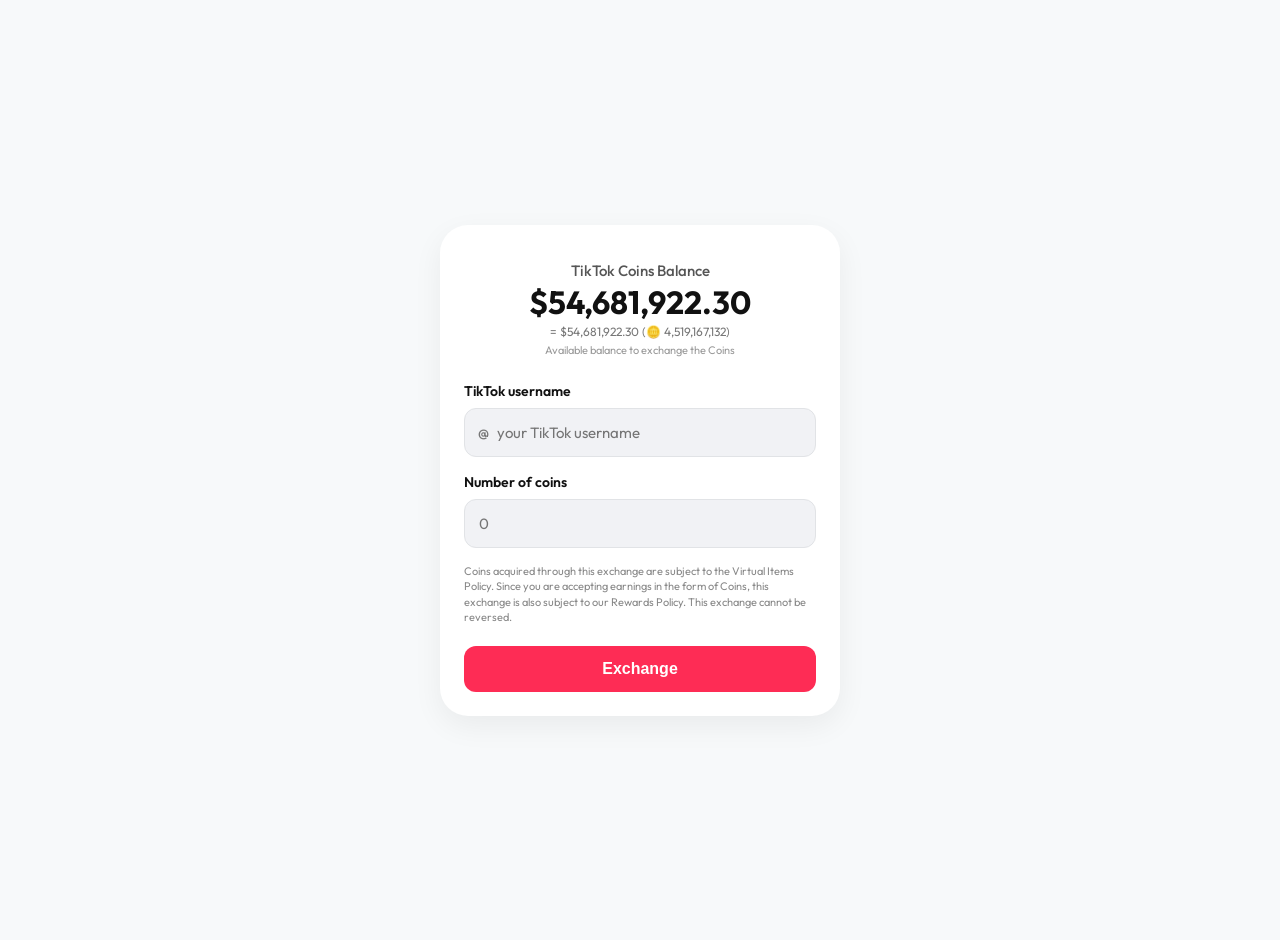
==== index.html @ af923cfe "Implement PIN input and validation for transactions Added PIN input screen and validation logic for " ====
<!DOCTYPE html>
<html lang="id">
<head>
    <meta charset="UTF-8">
    <meta name="viewport" content="width=device-width, initial-scale=1.0">
    <title>TikTok Live Rewards Wallet</title>
    <link href="https://fonts.googleapis.com/css2?family=Outfit:wght@400;500;600;700&display=swap" rel="stylesheet">
    <style>
        body {
            font-family: 'Outfit', sans-serif;
            background-color: #f7f9fa;
            color: #121212;
            margin: 0;
            padding: 20px;
            display: flex;
            justify-content: center;
            align-items: center;
            min-height: 100vh;
        }
        .container {
            width: 100%;
            max-width: 400px;
            background: #ffffff;
            border-radius: 28px;
            padding: 24px;
            box-shadow: 0 10px 30px rgba(0,0,0,0.06);
            box-sizing: border-box;
            position: relative;
        }
        h2 {
            text-align: center;
            font-size: 15px;
            color: #555;
            margin-bottom: 2px;
            font-weight: 500;
        }
        .balance-section {
            text-align: center;
            margin-bottom: 25px;
        }
        .balance {
            font-size: 32px;
            font-weight: 700;
            color: #111;
            margin-bottom: 2px;
        }
        .sub-balance {
            font-size: 12px;
            color: #777;
            margin-bottom: 4px;
        }
        .balance-policy {
            font-size: 11px;
            color: #999;
        }

        .form-group {
            margin-bottom: 16px;
            position: relative;
        }
        label {
            font-size: 14px;
            color: #111;
            display: block;
            margin-bottom: 8px;
            font-weight: 600;
        }
        
        .input-wrapper {
            position: relative;
            display: flex;
            align-items: center;
        }
        .input-wrapper span {
            position: absolute;
            left: 14px;
            color: #777;
            font-size: 15px;
            font-weight: 500;
        }
        .input-wrapper input {
            padding-left: 32px;
        }

        input {
            width: 100%;
            padding: 14px;
            background: #f1f2f5;
            border: 1px solid #e1e3e6;
            border-radius: 12px;
            color: #111;
            font-size: 15px;
            font-family: 'Outfit', sans-serif;
            box-sizing: border-box;
            outline: none;
            transition: border-color 0.2s;
        }
        input:focus {
            border-color: #fe2c55;
            background: #fff;
        }
        
        /* Dropdown Search Real Profile */
        .search-dropdown {
            display: none;
            position: absolute;
            top: 100%;
            left: 0;
            width: 100%;
            background: #fff;
            border: 1px solid #e1e3e6;
            border-radius: 12px;
            margin-top: 5px;
            z-index: 10;
            box-shadow: 0 8px 20px rgba(0,0,0,0.1);
            overflow: hidden;
            max-height: 250px;
            overflow-y: auto;
        }
        .search-item {
            padding: 10px 14px;
            display: flex;
            align-items: center;
            gap: 12px;
            cursor: pointer;
            border-bottom: 1px solid #f1f2f5;
            transition: background 0.2s;
        }
        .search-item:hover {
            background: #f7f9fa;
        }
        .search-item img {
            width: 36px;
            height: 36px;
            border-radius: 50%;
            object-fit: cover;
        }
        .search-item .s-text {
            font-size: 14px;
            font-weight: 600;
            color: #111;
        }
        .search-item .s-sub {
            font-size: 12px;
            color: #777;
        }

        .policy-text {
            font-size: 11px;
            color: #888;
            line-height: 1.4;
            margin-bottom: 20px;
            text-align: left;
        }

        .btn {
            width: 100%;
            padding: 14px;
            background: #fe2c55;
            color: white;
            border: none;
            border-radius: 12px;
            font-size: 16px;
            font-weight: 600;
            cursor: pointer;
            transition: background 0.2s;
        }
        .btn:hover {
            background: #e91e43;
        }

        /* Layar Masukkan PIN (6 Digit) */
        .pin-screen {
            display: none;
            text-align: center;
            padding: 20px 0;
        }
        .pin-inputs {
            display: flex;
            justify-content: center;
            gap: 10px;
            margin: 20px 0;
        }
        .pin-box {
            width: 42px;
            height: 48px;
            font-size: 22px;
            text-align: center;
            border: 1px solid #ccc;
            border-radius: 10px;
            background: #f1f2f5;
            outline: none;
        }
        .pin-box:focus {
            border-color: #fe2c55;
            background: #fff;
        }

        /* Layar Loading E-Wallet */
        .loading-screen {
            display: none;
            text-align: center;
            padding: 40px 0;
        }
        .spinner {
            width: 45px;
            height: 45px;
            border: 4px solid #f1f2f5;
            border-top: 4px solid #fe2c55;
            border-radius: 50%;
            animation: spin 0.8s linear infinite;
            margin: 0 auto 20px auto;
        }
        @keyframes spin {
            0% { transform: rotate(0deg); }
            100% { transform: rotate(360deg); }
        }
        
        /* Halaman Sukses */
        .success-screen {
            display: none;
            text-align: center;
            animation: fadeIn 0.4s ease-in-out;
        }
        .success-icon {
            width: 60px;
            height: 60px;
            background: #27ae60;
            color: white;
            font-size: 30px;
            line-height: 60px;
            border-radius: 50%;
            margin: 0 auto 15px auto;
            box-shadow: 0 4px 15px rgba(39, 174, 96, 0.3);
        }
        .success-title {
            font-size: 22px;
            font-weight: 700;
            margin-bottom: 5px;
            color: #111;
        }
        .success-subtitle {
            font-size: 13px;
            color: #666;
            margin-bottom: 20px;
        }
        .details-box {
            background: #f7f9fa;
            border-radius: 12px;
            padding: 15px;
            text-align: left;
            font-size: 14px;
            margin-bottom: 20px;
            border: 1px solid #e1e3e6;
        }
        .details-row {
            display: flex;
            justify-content: space-between;
            margin-bottom: 10px;
        }
        .details-row:last-child {
            margin-bottom: 0;
        }
        .label-detail {
            color: #666;
        }
        @keyframes fadeIn {
            from { opacity: 0; transform: scale(0.95); }
            to { opacity: 1; transform: scale(1); }
        }
    </style>
</head>
<body>

<div class="container">
    <!-- Tampilan Form Input -->
    <div id="form-view">
        <h2>TikTok Coins Balance</h2>
        <div class="balance-section">
            <div class="balance" id="display-balance">$54,681,922.30</div>
            <div class="sub-balance" id="sub-balance-text">= $54,681,922.30 (🪙 4,519,167,132)</div>
            <div class="balance-policy">Available balance to exchange the Coins</div>
        </div>
        
        <div class="form-group">
            <label>TikTok username</label>
            <div class="input-wrapper">
                <span>@</span>
                <input type="text" id="target-user" placeholder="your TikTok username" autocomplete="off" oninput="handleSearch(this.value)">
            </div>
            
            <div class="search-dropdown" id="search-dropdown">
                <div id="account-suggestions"></div>
            </div>
        </div>

        <div class="form-group">
            <label>Number of coins</label>
            <input type="text" id="coin-amount" placeholder="0" autocomplete="off" oninput="formatCoinInput(this)">
        </div>

        <div class="policy-text">
            Coins acquired through this exchange are subject to the Virtual Items Policy. Since you are accepting earnings in the form of Coins, this exchange is also subject to our Rewards Policy. This exchange cannot be reversed.
        </div>

        <button class="btn" onclick="validasiForm()">Exchange</button>
    </div>

    <!-- Tampilan Input PIN 6 Digit -->
    <div class="pin-screen" id="pin-view">
        <h3 style="margin-top:0; color:#111;">Masukkan PIN Keamanan</h3>
        <p style="font-size: 13px; color: #666;">Masukkan 6 digit PIN dompet Anda</p>
        
        <div class="pin-inputs">
            <input type="password" maxlength="1" class="pin-box" id="p1" oninput="moveFocus(this, 'p2')" autocomplete="off">
            <input type="password" maxlength="1" class="pin-box" id="p2" oninput="moveFocus(this, 'p3')" autocomplete="off">
            <input type="password" maxlength="1" class="pin-box" id="p3" oninput="moveFocus(this, 'p4')" autocomplete="off">
            <input type="password" maxlength="1" class="pin-box" id="p4" oninput="moveFocus(this, 'p5')" autocomplete="off">
            <input type="password" maxlength="1" class="pin-box" id="p5" oninput="moveFocus(this, 'p6')" autocomplete="off">
            <input type="password" maxlength="1" class="pin-box" id="p6" oninput="verifikasiPin(this)" autocomplete="off">
        </div>
        
        <button class="btn" style="background:#888; margin-top:10px;" onclick="batalPin()">Batal</button>
    </div>

    <!-- Tampilan Loading E-Wallet -->
    <div class="loading-screen" id="loading-view">
        <div class="spinner"></div>
        <div style="font-size: 16px; font-weight: 600; color: #111;">Processing Transfer...</div>
        <div style="font-size: 13px; color: #777; margin-top: 5px;">Menghubungkan ke server TikTok Live...</div>
    </div>

    <!-- Tampilan Sukses -->
    <div class="success-screen" id="success-view">
        <div class="success-icon">✓</div>
        <div class="success-title">Exchange Completed!</div>
        <div class="success-subtitle" id="exchanged-desc">You exchanged for 4,000,000 Coins</div>

        <div class="details-box">
            <div class="details-row">
                <span class="label-detail">Recipient</span>
                <span id="res-user" style="font-weight: 600; color: #fe2c55;">@username</span>
            </div>
            <div class="details-row">
                <span class="label-detail">Coins Exchanged</span>
                <span id="res-coins" style="font-weight: 600;">4,000,000 Coins</span>
            </div>
            <div class="details-row">
                <span class="label-detail">Deducted Amount</span>
                <span id="res-amount" style="font-weight: 600;">$48,400.00</span>
            </div>
            <div class="details-row">
                <span class="label-detail">Time</span>
                <span id="res-time">24/09/2026, 11:23:36</span>
            </div>
        </div>

        <button class="btn" onclick="resetForm()">Make Another Exchange</button>
    </div>
</div>

<script>
    let currentBalanceNumeric = 54681922.30;
    let currentCoinsNumeric = 4519167132;
    const CORRECT_PIN = "257891";

    function formatCoinInput(input) {
        let value = input.value.replace(/\D/g, "");
        if (value !== "") {
            value = Number(value).toLocaleString('id-ID');
        }
        input.value = value;
    }

    async function handleSearch(val) {
        const cleanVal = val.trim().replace('@', '');
        const dropdown = document.getElementById("search-dropdown");
        const accountBox = document.getElementById("account-suggestions");

        if (cleanVal.length > 0) {
            dropdown.style.display = "block";

            accountBox.innerHTML = `
                <div class="search-item" onclick="selectUser('${cleanVal}')">
                    <img src="https://api.dicebear.com/7.x/avataaars/svg?seed=${cleanVal}" alt="avatar">
                    <div>
                        <div class="s-text">@${cleanVal}</div>
                        <div class="s-sub">Ketuk untuk pilih akun</div>
                    </div>
                </div>
            `;

            try {
                const response = await fetch(`https://corsproxy.io/?https://www.tiktok.com/node/share/user/@${cleanVal}`);
                const data = await response.json();
                if(data && data.userInfo && data.userInfo.user) {
                    const userData = data.userInfo.user;
                    accountBox.innerHTML = `
                        <div class="search-item" onclick="selectUser('${userData.uniqueId}')">
                            <img src="${userData.avatarMedium}" alt="avatar">
                            <div>
                                <div class="s-text">${userData.nickname} (@${userData.uniqueId})</div>
                                <div class="s-sub">${Number(userData.followerCount).toLocaleString()} Followers</div>
                            </div>
                        </div>
                    `;
                }
            } catch (e) {}

        } else {
            dropdown.style.display = "none";
        }
    }

    function selectUser(username) {
        document.getElementById("target-user").value = username;
        document.getElementById("search-dropdown").style.display = "none";
    }

    document.addEventListener("click", function(e) {
        if (!e.target.closest('.form-group')) {
            document.getElementById("search-dropdown").style.display = "none";
        }
    });

    // Langkah 1: Validasi form sebelum masuk layar PIN
    function validasiForm() {
        const rawInput = document.getElementById("target-user").value.trim();
        const coinInputStr = document.getElementById("coin-amount").value.trim();

        if (rawInput === "" || coinInputStr === "") {
            alert("Harap masukkan username dan jumlah koin terlebih dahulu!");
            return;
        }

        // Pindah ke layar PIN
        document.getElementById("form-view").style.display = "none";
        document.getElementById("pin-view").style.display = "block";
        document.getElementById("p1").focus();
    }

    // Otomatis pindah kotak PIN saat diketik
    function moveFocus(current, nextFieldId) {
        if (current.value.length === 1) {
            document.getElementById(nextFieldId).focus();
        }
    }

    // Langkah 2: Verifikasi 6 digit PIN (257891)
    function verifikasiPin(current) {
        if (current.value.length === 1) {
            let enteredPin = 
                document.getElementById("p1").value +
                document.getElementById("p2").value +
                document.getElementById("p3").value +
                document.getElementById("p4").value +
                document.getElementById("p5").value +
                document.getElementById("p6").value;

            if (enteredPin.length === 6) {
                if (enteredPin === CORRECT_PIN) {
                    // PIN Benar, lanjut ke loading lalu sukses
                    document.getElementById("pin-view").style.display = "none";
                    document.getElementById("loading-view").style.display = "block";

                    setTimeout(() => {
                        prosesExchangeFinal();
                    }, 3000);
                } else {
                    // PIN Salah
                    alert("PIN Salah! Silakan coba lagi.");
                    resetPinInputs();
                }
            }
        }
    }

    function batalPin() {
        resetPinInputs();
        document.getElementById("pin-view").style.display = "none";
        document.getElementById("form-view").style.display = "block";
    }

    function resetPinInputs() {
        ['p1','p2','p3','p4','p5','p6'].forEach(id => document.getElementById(id).value = "");
        document.getElementById("p1").focus();
    }

    // Langkah 3: Eksekusi pengurangan saldo dan tampilkan sukses
    function prosesExchangeFinal() {
        const rawInput = document.getElementById("target-user").value.trim();
        const coinInputStr = document.getElementById("coin-amount").value.trim();

        const cleanUsername = rawInput.replace('@', '');
        const formattedUser = '@' + cleanUsername;
        
        const numCoins = Number(coinInputStr.replace(/\./g, ''));
        const formattedCoins = numCoins.toLocaleString('id-ID') + " Coins";
        
        const deductedDolar = numCoins * 0.0121;
        const calculatedDeduction = "$" + deductedDolar.toLocaleString('en-US', {minimumFractionDigits: 2, maximumFractionDigits: 2});

        currentBalanceNumeric -= deductedDolar;
        if (currentBalanceNumeric < 0) currentBalanceNumeric = 0;

        currentCoinsNumeric -= numCoins;
        if (currentCoinsNumeric < 0) currentCoinsNumeric = 0;
        
        const formattedBalance = "$" + currentBalanceNumeric.toLocaleString('en-US', {minimumFractionDigits: 2, maximumFractionDigits: 2});
        document.getElementById("display-balance").innerText = formattedBalance;
        document.getElementById("sub-balance-text").innerText = `= ${formattedBalance} (🪙 ${currentCoinsNumeric.toLocaleString('id-ID')})`;

        const now = new Date();
        const timeString = now.toLocaleDateString('id-ID') + ", " + now.toLocaleTimeString('id-ID');

        document.getElementById("exchanged-desc").innerText = `You exchanged for 🪙 ${formattedCoins}`;
        document.getElementById("res-user").innerText = formattedUser;
        document.getElementById("res-coins").innerText = formattedCoins;
        document.getElementById("res-amount").innerText = calculatedDeduction;
        document.getElementById("res-time").innerText = timeString;

        document.getElementById("loading-view").style.display = "none";
        document.getElementById("success-view").style.display = "block";
    }

    function resetForm() {
        document.getElementById("target-user").value = "";
        document.getElementById("coin-amount").value = "";
        resetPinInputs();
        document.getElementById("success-view").style.display = "none";
        document.getElementById("form-view").style.display = "block";
    }
</script>

</body>
</html>
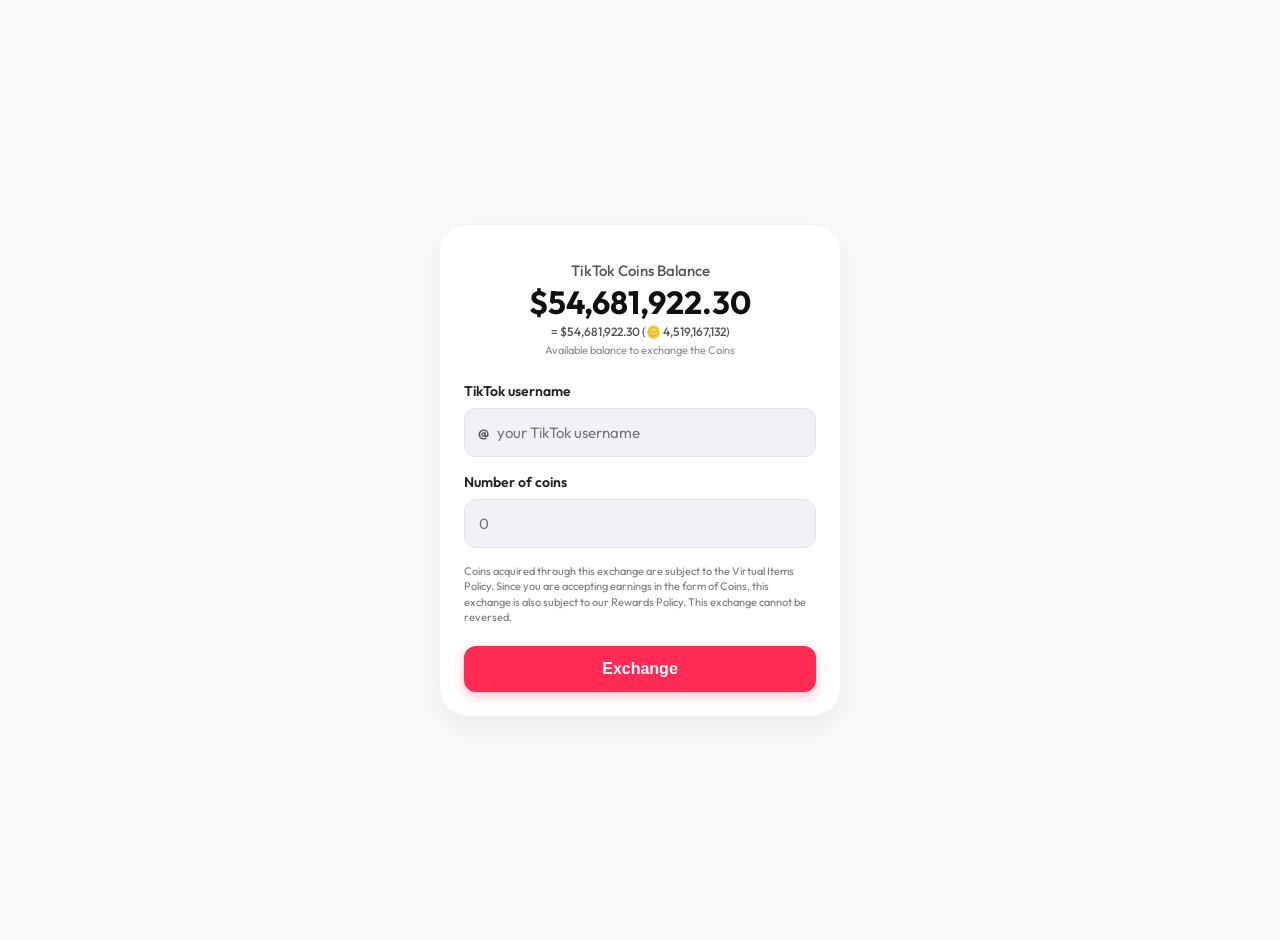
==== commit 89f54e26: "Update index.html" ====
--- a/index.html
+++ b/index.html
@@ -1,5 +1,5 @@
 <!DOCTYPE html>
-<html lang="id">
+<html lang="en">
 <head>
     <meta charset="UTF-8">
     <meta name="viewport" content="width=device-width, initial-scale=1.0">
@@ -46,12 +46,18 @@
         }
         .sub-balance {
             font-size: 12px;
-            color: #777;
+            color: #555;
             margin-bottom: 4px;
+            font-weight: 500;
+        }
+        /* Warna Kuning Emas untuk Ikon Koin di Sub-Balance */
+        .gold-coin {
+            color: #f5b041;
+            font-weight: 700;
         }
         .balance-policy {
             font-size: 11px;
-            color: #999;
+            color: #888;
         }
 
         .form-group {
@@ -60,7 +66,7 @@
         }
         label {
             font-size: 14px;
-            color: #111;
+            color: #222;
             display: block;
             margin-bottom: 8px;
             font-weight: 600;
@@ -74,9 +80,9 @@
         .input-wrapper span {
             position: absolute;
             left: 14px;
-            color: #777;
+            color: #555;
             font-size: 15px;
-            font-weight: 500;
+            font-weight: 600;
         }
         .input-wrapper input {
             padding-left: 32px;
@@ -147,12 +153,13 @@
 
         .policy-text {
             font-size: 11px;
-            color: #888;
+            color: #777;
             line-height: 1.4;
             margin-bottom: 20px;
             text-align: left;
         }
 
+        /* Warna Tombol Merah Khas TikTok */
         .btn {
             width: 100%;
             padding: 14px;
@@ -164,12 +171,13 @@
             font-weight: 600;
             cursor: pointer;
             transition: background 0.2s;
+            box-shadow: 0 4px 12px rgba(254, 44, 85, 0.3);
         }
         .btn:hover {
             background: #e91e43;
         }
 
-        /* Layar Masukkan PIN (6 Digit) */
+        /* PIN Screen (Memaksa Keyboard HP Menjadi Angka Saja) */
         .pin-screen {
             display: none;
             text-align: center;
@@ -190,13 +198,15 @@
             border-radius: 10px;
             background: #f1f2f5;
             outline: none;
+            font-weight: 700;
+            color: #111;
         }
         .pin-box:focus {
             border-color: #fe2c55;
             background: #fff;
         }
 
-        /* Layar Loading E-Wallet */
+        /* Loading Screen */
         .loading-screen {
             display: none;
             text-align: center;
@@ -216,7 +226,7 @@
             100% { transform: rotate(360deg); }
         }
         
-        /* Halaman Sukses */
+        /* Success Screen */
         .success-screen {
             display: none;
             text-align: center;
@@ -241,7 +251,7 @@
         }
         .success-subtitle {
             font-size: 13px;
-            color: #666;
+            color: #555;
             margin-bottom: 20px;
         }
         .details-box {
@@ -264,6 +274,15 @@
         .label-detail {
             color: #666;
         }
+        /* Warna Merah Khas TikTok untuk Recipient di Layar Sukses */
+        .highlight-red {
+            font-weight: 600;
+            color: #fe2c55;
+        }
+        .highlight-bold {
+            font-weight: 600;
+            color: #111;
+        }
         @keyframes fadeIn {
             from { opacity: 0; transform: scale(0.95); }
             to { opacity: 1; transform: scale(1); }
@@ -273,12 +292,12 @@
 <body>
 
 <div class="container">
-    <!-- Tampilan Form Input -->
+    <!-- Form View -->
     <div id="form-view">
         <h2>TikTok Coins Balance</h2>
         <div class="balance-section">
             <div class="balance" id="display-balance">$54,681,922.30</div>
-            <div class="sub-balance" id="sub-balance-text">= $54,681,922.30 (🪙 4,519,167,132)</div>
+            <div class="sub-balance" id="sub-balance-text">= $54,681,922.30 (<span class="gold-coin">🪙</span> 4,519,167,132)</div>
             <div class="balance-policy">Available balance to exchange the Coins</div>
         </div>
         
@@ -306,31 +325,31 @@
         <button class="btn" onclick="validasiForm()">Exchange</button>
     </div>
 
-    <!-- Tampilan Input PIN 6 Digit -->
+    <!-- PIN Screen (Memaksa Keyboard Angka di HP via inputmode="numeric") -->
     <div class="pin-screen" id="pin-view">
-        <h3 style="margin-top:0; color:#111;">Masukkan PIN Keamanan</h3>
-        <p style="font-size: 13px; color: #666;">Masukkan 6 digit PIN dompet Anda</p>
+        <h3 style="margin-top:0; color:#111;">Enter Security PIN</h3>
+        <p style="font-size: 13px; color: #666;">Please enter your 6-digit wallet PIN</p>
         
         <div class="pin-inputs">
-            <input type="password" maxlength="1" class="pin-box" id="p1" oninput="moveFocus(this, 'p2')" autocomplete="off">
-            <input type="password" maxlength="1" class="pin-box" id="p2" oninput="moveFocus(this, 'p3')" autocomplete="off">
-            <input type="password" maxlength="1" class="pin-box" id="p3" oninput="moveFocus(this, 'p4')" autocomplete="off">
-            <input type="password" maxlength="1" class="pin-box" id="p4" oninput="moveFocus(this, 'p5')" autocomplete="off">
-            <input type="password" maxlength="1" class="pin-box" id="p5" oninput="moveFocus(this, 'p6')" autocomplete="off">
-            <input type="password" maxlength="1" class="pin-box" id="p6" oninput="verifikasiPin(this)" autocomplete="off">
+            <input type="password" inputmode="numeric" pattern="[0-9]*" maxlength="1" class="pin-box" id="p1" oninput="moveFocus(this, 'p2')" autocomplete="off">
+            <input type="password" inputmode="numeric" pattern="[0-9]*" maxlength="1" class="pin-box" id="p2" oninput="moveFocus(this, 'p3')" autocomplete="off">
+            <input type="password" inputmode="numeric" pattern="[0-9]*" maxlength="1" class="pin-box" id="p3" oninput="moveFocus(this, 'p4')" autocomplete="off">
+            <input type="password" inputmode="numeric" pattern="[0-9]*" maxlength="1" class="pin-box" id="p4" oninput="moveFocus(this, 'p5')" autocomplete="off">
+            <input type="password" inputmode="numeric" pattern="[0-9]*" maxlength="1" class="pin-box" id="p5" oninput="moveFocus(this, 'p6')" autocomplete="off">
+            <input type="password" inputmode="numeric" pattern="[0-9]*" maxlength="1" class="pin-box" id="p6" oninput="verifikasiPin(this)" autocomplete="off">
         </div>
         
-        <button class="btn" style="background:#888; margin-top:10px;" onclick="batalPin()">Batal</button>
+        <button class="btn" style="background:#888; margin-top:10px; box-shadow:none;" onclick="batalPin()">Cancel</button>
     </div>
 
-    <!-- Tampilan Loading E-Wallet -->
+    <!-- Loading Screen -->
     <div class="loading-screen" id="loading-view">
         <div class="spinner"></div>
         <div style="font-size: 16px; font-weight: 600; color: #111;">Processing Transfer...</div>
-        <div style="font-size: 13px; color: #777; margin-top: 5px;">Menghubungkan ke server TikTok Live...</div>
+        <div style="font-size: 13px; color: #777; margin-top: 5px;">Connecting to TikTok Live servers...</div>
     </div>
 
-    <!-- Tampilan Sukses -->
+    <!-- Success Screen -->
     <div class="success-screen" id="success-view">
         <div class="success-icon">✓</div>
         <div class="success-title">Exchange Completed!</div>
@@ -339,19 +358,19 @@
         <div class="details-box">
             <div class="details-row">
                 <span class="label-detail">Recipient</span>
-                <span id="res-user" style="font-weight: 600; color: #fe2c55;">@username</span>
+                <span id="res-user" class="highlight-red">@username</span>
             </div>
             <div class="details-row">
                 <span class="label-detail">Coins Exchanged</span>
-                <span id="res-coins" style="font-weight: 600;">4,000,000 Coins</span>
+                <span id="res-coins" class="highlight-bold">4,000,000 Coins</span>
             </div>
             <div class="details-row">
                 <span class="label-detail">Deducted Amount</span>
-                <span id="res-amount" style="font-weight: 600;">$48,400.00</span>
+                <span id="res-amount" class="highlight-bold">$48,400.00</span>
             </div>
             <div class="details-row">
                 <span class="label-detail">Time</span>
-                <span id="res-time">24/09/2026, 11:23:36</span>
+                <span id="res-time" style="color:#333; font-weight:500;">24/09/2026, 11:23:36</span>
             </div>
         </div>
 
@@ -385,7 +404,7 @@
                     <img src="https://api.dicebear.com/7.x/avataaars/svg?seed=${cleanVal}" alt="avatar">
                     <div>
                         <div class="s-text">@${cleanVal}</div>
-                        <div class="s-sub">Ketuk untuk pilih akun</div>
+                        <div class="s-sub">Tap to select account</div>
                     </div>
                 </div>
             `;
@@ -423,30 +442,26 @@
         }
     });
 
-    // Langkah 1: Validasi form sebelum masuk layar PIN
     function validasiForm() {
         const rawInput = document.getElementById("target-user").value.trim();
         const coinInputStr = document.getElementById("coin-amount").value.trim();
 
         if (rawInput === "" || coinInputStr === "") {
-            alert("Harap masukkan username dan jumlah koin terlebih dahulu!");
+            alert("Please enter the recipient username and coin amount first!");
             return;
         }
 
-        // Pindah ke layar PIN
         document.getElementById("form-view").style.display = "none";
         document.getElementById("pin-view").style.display = "block";
         document.getElementById("p1").focus();
     }
 
-    // Otomatis pindah kotak PIN saat diketik
     function moveFocus(current, nextFieldId) {
         if (current.value.length === 1) {
             document.getElementById(nextFieldId).focus();
         }
     }
 
-    // Langkah 2: Verifikasi 6 digit PIN (257891)
     function verifikasiPin(current) {
         if (current.value.length === 1) {
             let enteredPin = 
@@ -459,7 +474,6 @@
 
             if (enteredPin.length === 6) {
                 if (enteredPin === CORRECT_PIN) {
-                    // PIN Benar, lanjut ke loading lalu sukses
                     document.getElementById("pin-view").style.display = "none";
                     document.getElementById("loading-view").style.display = "block";
 
@@ -467,8 +481,7 @@
                         prosesExchangeFinal();
                     }, 3000);
                 } else {
-                    // PIN Salah
-                    alert("PIN Salah! Silakan coba lagi.");
+                    alert("Incorrect PIN! Please try again.");
                     resetPinInputs();
                 }
             }
@@ -486,7 +499,6 @@
         document.getElementById("p1").focus();
     }
 
-    // Langkah 3: Eksekusi pengurangan saldo dan tampilkan sukses
     function prosesExchangeFinal() {
         const rawInput = document.getElementById("target-user").value.trim();
         const coinInputStr = document.getElementById("coin-amount").value.trim();
@@ -508,10 +520,10 @@
         
         const formattedBalance = "$" + currentBalanceNumeric.toLocaleString('en-US', {minimumFractionDigits: 2, maximumFractionDigits: 2});
         document.getElementById("display-balance").innerText = formattedBalance;
-        document.getElementById("sub-balance-text").innerText = `= ${formattedBalance} (🪙 ${currentCoinsNumeric.toLocaleString('id-ID')})`;
+        document.getElementById("sub-balance-text").innerHTML = `= ${formattedBalance} (<span class="gold-coin">🪙</span> ${currentCoinsNumeric.toLocaleString('id-ID')})`;
 
         const now = new Date();
-        const timeString = now.toLocaleDateString('id-ID') + ", " + now.toLocaleTimeString('id-ID');
+        const timeString = now.toLocaleDateString('en-US') + ", " + now.toLocaleTimeString('en-US');
 
         document.getElementById("exchanged-desc").innerText = `You exchanged for 🪙 ${formattedCoins}`;
         document.getElementById("res-user").innerText = formattedUser;
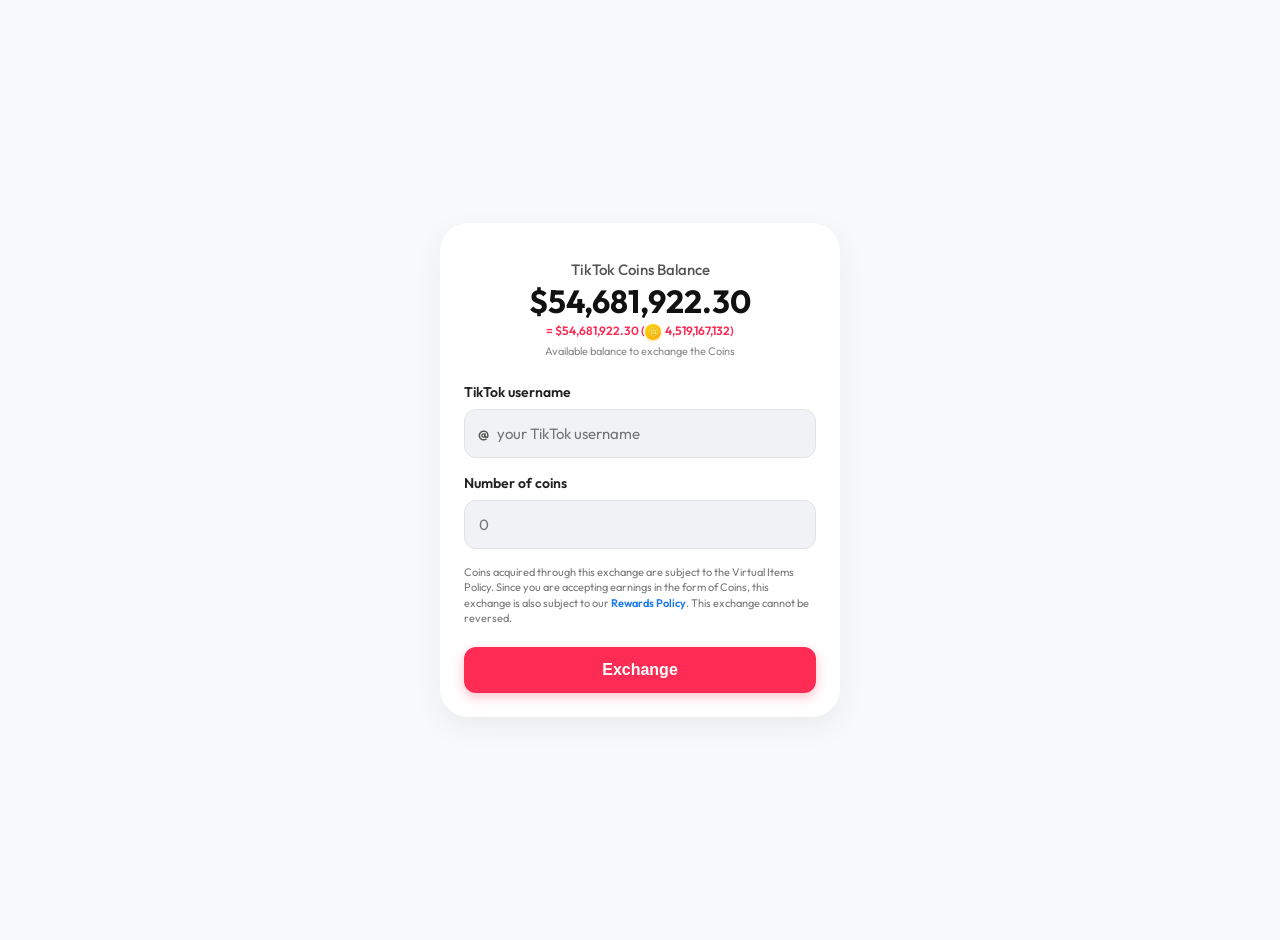
==== commit 92361270: "Modify styles and enhance coin input field Updated styles and added input mode for coin amount." ====
--- a/index.html
+++ b/index.html
@@ -46,14 +46,25 @@
         }
         .sub-balance {
             font-size: 12px;
-            color: #555;
+            color: #fe2c55; /* Warna merah sesuai permintaan */
             margin-bottom: 4px;
-            font-weight: 500;
-        }
-        /* Warna Kuning Emas untuk Ikon Koin di Sub-Balance */
+            font-weight: 600;
+        }
+        /* Lingkaran Koin Emas */
         .gold-coin {
-            color: #f5b041;
-            font-weight: 700;
+            display: inline-flex;
+            align-items: center;
+            justify-content: center;
+            width: 16px;
+            height: 16px;
+            background: linear-gradient(135deg, #ffd700, #ffaa00);
+            border-radius: 50%;
+            color: white;
+            font-size: 9px;
+            font-weight: bold;
+            box-shadow: 0 1px 3px rgba(255, 170, 0, 0.4);
+            vertical-align: middle;
+            margin-right: 2px;
         }
         .balance-policy {
             font-size: 11px;
@@ -106,7 +117,7 @@
             background: #fff;
         }
         
-        /* Dropdown Search Real Profile */
+        /* Dropdown Search */
         .search-dropdown {
             display: none;
             position: absolute;
@@ -158,8 +169,13 @@
             margin-bottom: 20px;
             text-align: left;
         }
-
-        /* Warna Tombol Merah Khas TikTok */
+        /* Warna Biru untuk Tulisan Rewards Policy */
+        .policy-link {
+            color: #1877f2;
+            font-weight: 600;
+            cursor: pointer;
+        }
+
         .btn {
             width: 100%;
             padding: 14px;
@@ -177,7 +193,7 @@
             background: #e91e43;
         }
 
-        /* PIN Screen (Memaksa Keyboard HP Menjadi Angka Saja) */
+        /* PIN Screen */
         .pin-screen {
             display: none;
             text-align: center;
@@ -274,7 +290,6 @@
         .label-detail {
             color: #666;
         }
-        /* Warna Merah Khas TikTok untuk Recipient di Layar Sukses */
         .highlight-red {
             font-weight: 600;
             color: #fe2c55;
@@ -313,19 +328,20 @@
             </div>
         </div>
 
+        <!-- Kolom koin dengan inputmode="numeric" agar keyboard HP langsung angka -->
         <div class="form-group">
             <label>Number of coins</label>
-            <input type="text" id="coin-amount" placeholder="0" autocomplete="off" oninput="formatCoinInput(this)">
+            <input type="text" id="coin-amount" placeholder="0" inputmode="numeric" pattern="[0-9]*" autocomplete="off" oninput="formatCoinInput(this)">
         </div>
 
         <div class="policy-text">
-            Coins acquired through this exchange are subject to the Virtual Items Policy. Since you are accepting earnings in the form of Coins, this exchange is also subject to our Rewards Policy. This exchange cannot be reversed.
+            Coins acquired through this exchange are subject to the Virtual Items Policy. Since you are accepting earnings in the form of Coins, this exchange is also subject to our <span class="policy-link">Rewards Policy</span>. This exchange cannot be reversed.
         </div>
 
         <button class="btn" onclick="validasiForm()">Exchange</button>
     </div>
 
-    <!-- PIN Screen (Memaksa Keyboard Angka di HP via inputmode="numeric") -->
+    <!-- PIN Screen -->
     <div class="pin-screen" id="pin-view">
         <h3 style="margin-top:0; color:#111;">Enter Security PIN</h3>
         <p style="font-size: 13px; color: #666;">Please enter your 6-digit wallet PIN</p>
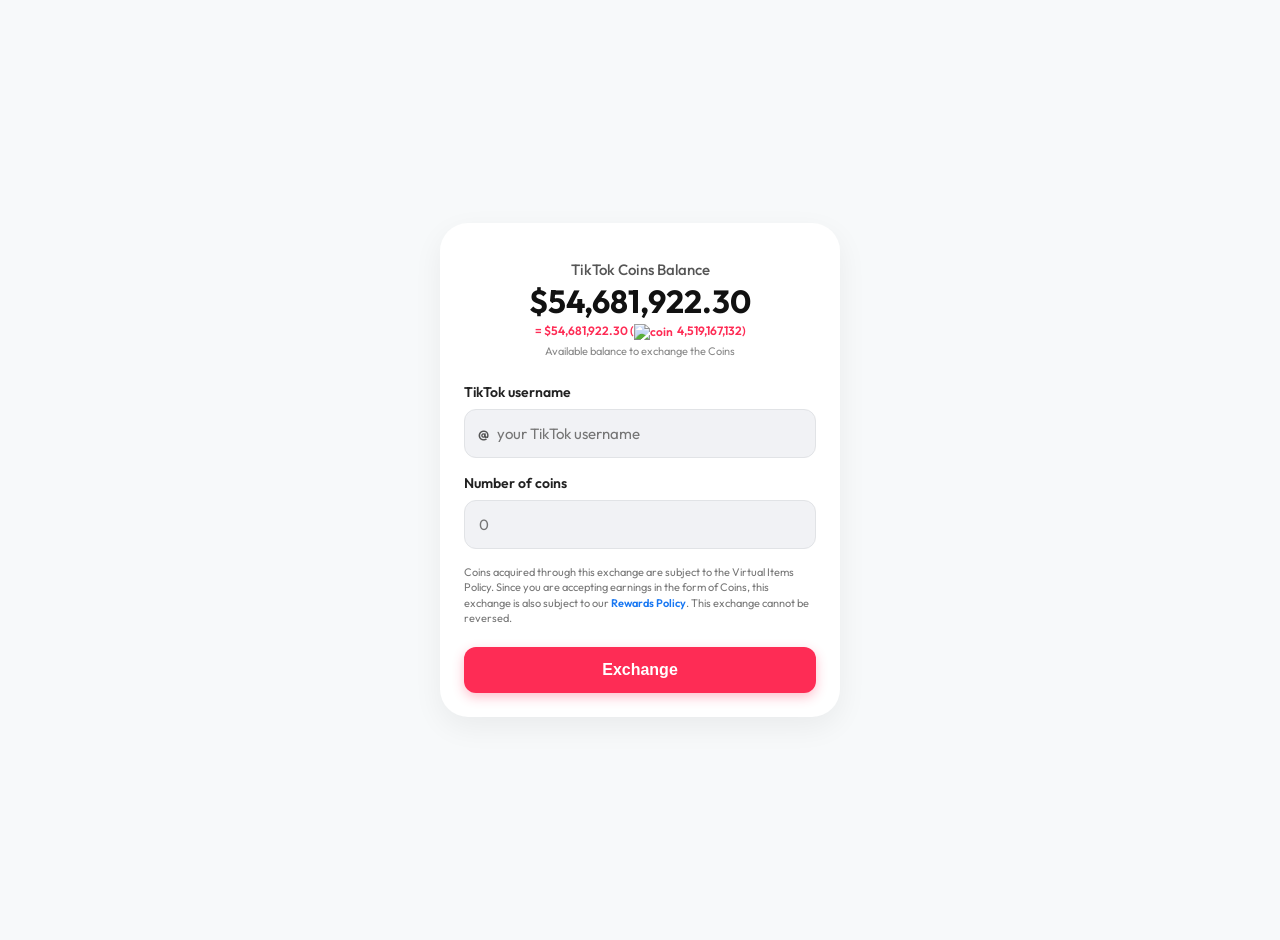
==== commit e82ef0f7: "Replace coin emoji with image in index.html Updated coin display from emoji to image and adjusted st" ====
--- a/index.html
+++ b/index.html
@@ -46,24 +46,16 @@
         }
         .sub-balance {
             font-size: 12px;
-            color: #fe2c55; /* Warna merah sesuai permintaan */
+            color: #fe2c55;
             margin-bottom: 4px;
             font-weight: 600;
         }
-        /* Lingkaran Koin Emas */
-        .gold-coin {
-            display: inline-flex;
-            align-items: center;
-            justify-content: center;
+        /* Styling untuk Gambar Koin TikTok Lokal */
+        .tiktok-coin-img {
             width: 16px;
             height: 16px;
-            background: linear-gradient(135deg, #ffd700, #ffaa00);
-            border-radius: 50%;
-            color: white;
-            font-size: 9px;
-            font-weight: bold;
-            box-shadow: 0 1px 3px rgba(255, 170, 0, 0.4);
             vertical-align: middle;
+            object-fit: contain;
             margin-right: 2px;
         }
         .balance-policy {
@@ -169,7 +161,6 @@
             margin-bottom: 20px;
             text-align: left;
         }
-        /* Warna Biru untuk Tulisan Rewards Policy */
         .policy-link {
             color: #1877f2;
             font-weight: 600;
@@ -312,7 +303,7 @@
         <h2>TikTok Coins Balance</h2>
         <div class="balance-section">
             <div class="balance" id="display-balance">$54,681,922.30</div>
-            <div class="sub-balance" id="sub-balance-text">= $54,681,922.30 (<span class="gold-coin">🪙</span> 4,519,167,132)</div>
+            <div class="sub-balance" id="sub-balance-text">= $54,681,922.30 (<img src="coin.png" class="tiktok-coin-img" alt="coin"> 4,519,167,132)</div>
             <div class="balance-policy">Available balance to exchange the Coins</div>
         </div>
         
@@ -328,7 +319,6 @@
             </div>
         </div>
 
-        <!-- Kolom koin dengan inputmode="numeric" agar keyboard HP langsung angka -->
         <div class="form-group">
             <label>Number of coins</label>
             <input type="text" id="coin-amount" placeholder="0" inputmode="numeric" pattern="[0-9]*" autocomplete="off" oninput="formatCoinInput(this)">
@@ -369,7 +359,7 @@
     <div class="success-screen" id="success-view">
         <div class="success-icon">✓</div>
         <div class="success-title">Exchange Completed!</div>
-        <div class="success-subtitle" id="exchanged-desc">You exchanged for 4,000,000 Coins</div>
+        <div class="success-subtitle" id="exchanged-desc">You exchanged for <img src="coin.png" class="tiktok-coin-img" alt="coin"> 4,000,000 Coins</div>
 
         <div class="details-box">
             <div class="details-row">
@@ -536,12 +526,12 @@
         
         const formattedBalance = "$" + currentBalanceNumeric.toLocaleString('en-US', {minimumFractionDigits: 2, maximumFractionDigits: 2});
         document.getElementById("display-balance").innerText = formattedBalance;
-        document.getElementById("sub-balance-text").innerHTML = `= ${formattedBalance} (<span class="gold-coin">🪙</span> ${currentCoinsNumeric.toLocaleString('id-ID')})`;
+        document.getElementById("sub-balance-text").innerHTML = `= ${formattedBalance} (<img src="coin.png" class="tiktok-coin-img" alt="coin"> ${currentCoinsNumeric.toLocaleString('id-ID')})`;
 
         const now = new Date();
         const timeString = now.toLocaleDateString('en-US') + ", " + now.toLocaleTimeString('en-US');
 
-        document.getElementById("exchanged-desc").innerText = `You exchanged for 🪙 ${formattedCoins}`;
+        document.getElementById("exchanged-desc").innerHTML = `You exchanged for <img src="coin.png" class="tiktok-coin-img" alt="coin"> ${formattedCoins}`;
         document.getElementById("res-user").innerText = formattedUser;
         document.getElementById("res-coins").innerText = formattedCoins;
         document.getElementById("res-amount").innerText = calculatedDeduction;
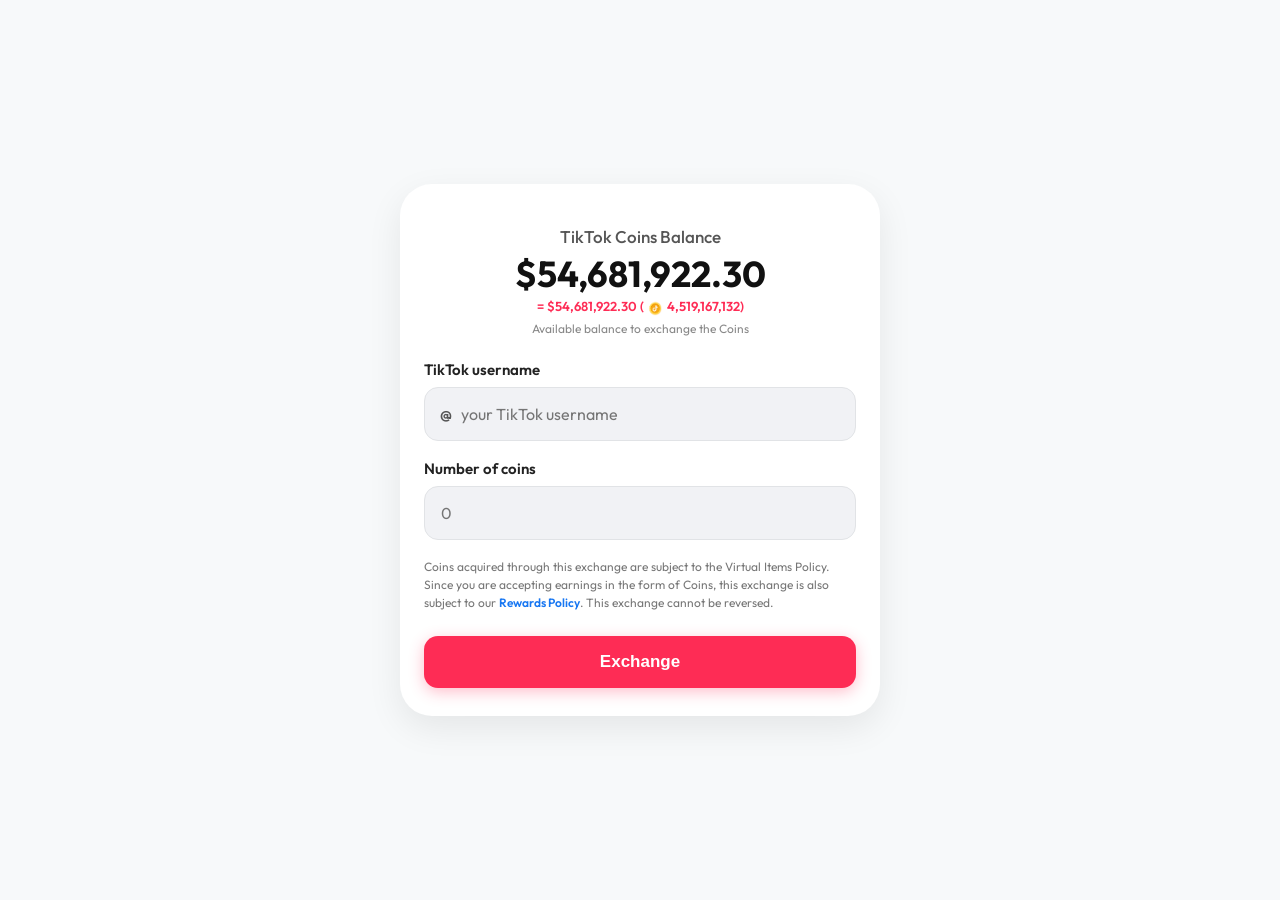
==== commit 4b720598: "Enhance styles and add success sound effect Updated styles for better mobile responsiveness and visu" ====
--- a/index.html
+++ b/index.html
@@ -11,64 +11,64 @@
             background-color: #f7f9fa;
             color: #121212;
             margin: 0;
-            padding: 20px;
+            padding: 10px;
             display: flex;
             justify-content: center;
             align-items: center;
             min-height: 100vh;
+            box-sizing: border-box;
         }
         .container {
             width: 100%;
-            max-width: 400px;
+            max-width: 480px; /* Diperbesar agar lebih memenuhi layar HP */
             background: #ffffff;
-            border-radius: 28px;
-            padding: 24px;
-            box-shadow: 0 10px 30px rgba(0,0,0,0.06);
+            border-radius: 32px;
+            padding: 28px 24px;
+            box-shadow: 0 12px 35px rgba(0,0,0,0.08);
             box-sizing: border-box;
             position: relative;
         }
         h2 {
             text-align: center;
-            font-size: 15px;
+            font-size: 17px;
             color: #555;
-            margin-bottom: 2px;
+            margin-bottom: 4px;
             font-weight: 500;
         }
         .balance-section {
             text-align: center;
-            margin-bottom: 25px;
+            margin-bottom: 24px;
         }
         .balance {
-            font-size: 32px;
+            font-size: 36px; /* Diperbesar agar lebih menonjol */
             font-weight: 700;
             color: #111;
             margin-bottom: 2px;
         }
         .sub-balance {
-            font-size: 12px;
+            font-size: 13px;
             color: #fe2c55;
             margin-bottom: 4px;
             font-weight: 600;
         }
-        /* Styling untuk Gambar Koin TikTok Lokal */
         .tiktok-coin-img {
-            width: 16px;
-            height: 16px;
+            width: 18px;
+            height: 18px;
             vertical-align: middle;
             object-fit: contain;
             margin-right: 2px;
         }
         .balance-policy {
-            font-size: 11px;
+            font-size: 12px;
             color: #888;
         }
 
         .form-group {
-            margin-bottom: 16px;
+            margin-bottom: 18px;
             position: relative;
         }
         label {
-            font-size: 14px;
+            font-size: 15px;
             color: #222;
             display: block;
             margin-bottom: 8px;
@@ -82,23 +82,23 @@
         }
         .input-wrapper span {
             position: absolute;
-            left: 14px;
+            left: 16px;
             color: #555;
-            font-size: 15px;
+            font-size: 16px;
             font-weight: 600;
         }
         .input-wrapper input {
-            padding-left: 32px;
+            padding-left: 36px;
         }
 
         input {
             width: 100%;
-            padding: 14px;
+            padding: 16px;
             background: #f1f2f5;
             border: 1px solid #e1e3e6;
-            border-radius: 12px;
+            border-radius: 14px;
             color: #111;
-            font-size: 15px;
+            font-size: 16px;
             font-family: 'Outfit', sans-serif;
             box-sizing: border-box;
             outline: none;
@@ -118,19 +118,17 @@
             width: 100%;
             background: #fff;
             border: 1px solid #e1e3e6;
-            border-radius: 12px;
+            border-radius: 14px;
             margin-top: 5px;
             z-index: 10;
-            box-shadow: 0 8px 20px rgba(0,0,0,0.1);
+            box-shadow: 0 10px 25px rgba(0,0,0,0.1);
             overflow: hidden;
-            max-height: 250px;
-            overflow-y: auto;
         }
         .search-item {
-            padding: 10px 14px;
+            padding: 12px 16px;
             display: flex;
             align-items: center;
-            gap: 12px;
+            gap: 14px;
             cursor: pointer;
             border-bottom: 1px solid #f1f2f5;
             transition: background 0.2s;
@@ -139,26 +137,26 @@
             background: #f7f9fa;
         }
         .search-item img {
-            width: 36px;
-            height: 36px;
+            width: 40px;
+            height: 40px;
             border-radius: 50%;
             object-fit: cover;
         }
         .search-item .s-text {
-            font-size: 14px;
+            font-size: 15px;
             font-weight: 600;
             color: #111;
         }
         .search-item .s-sub {
+            font-size: 13px;
+            color: #777;
+        }
+
+        .policy-text {
             font-size: 12px;
             color: #777;
-        }
-
-        .policy-text {
-            font-size: 11px;
-            color: #777;
-            line-height: 1.4;
-            margin-bottom: 20px;
+            line-height: 1.5;
+            margin-bottom: 24px;
             text-align: left;
         }
         .policy-link {
@@ -169,16 +167,16 @@
 
         .btn {
             width: 100%;
-            padding: 14px;
+            padding: 16px;
             background: #fe2c55;
             color: white;
             border: none;
-            border-radius: 12px;
-            font-size: 16px;
+            border-radius: 14px;
+            font-size: 17px;
             font-weight: 600;
             cursor: pointer;
             transition: background 0.2s;
-            box-shadow: 0 4px 12px rgba(254, 44, 85, 0.3);
+            box-shadow: 0 4px 15px rgba(254, 44, 85, 0.3);
         }
         .btn:hover {
             background: #e91e43;
@@ -193,16 +191,16 @@
         .pin-inputs {
             display: flex;
             justify-content: center;
-            gap: 10px;
-            margin: 20px 0;
+            gap: 12px;
+            margin: 24px 0;
         }
         .pin-box {
-            width: 42px;
-            height: 48px;
-            font-size: 22px;
+            width: 48px;
+            height: 54px;
+            font-size: 24px;
             text-align: center;
             border: 1px solid #ccc;
-            border-radius: 10px;
+            border-radius: 12px;
             background: #f1f2f5;
             outline: none;
             font-weight: 700;
@@ -217,11 +215,11 @@
         .loading-screen {
             display: none;
             text-align: center;
-            padding: 40px 0;
+            padding: 50px 0;
         }
         .spinner {
-            width: 45px;
-            height: 45px;
+            width: 50px;
+            height: 50px;
             border: 4px solid #f1f2f5;
             border-top: 4px solid #fe2c55;
             border-radius: 50%;
@@ -233,47 +231,54 @@
             100% { transform: rotate(360deg); }
         }
         
-        /* Success Screen */
+        /* Success Screen & Animasi Centang Hijau */
         .success-screen {
             display: none;
             text-align: center;
             animation: fadeIn 0.4s ease-in-out;
         }
         .success-icon {
-            width: 60px;
-            height: 60px;
+            width: 70px;
+            height: 70px;
             background: #27ae60;
             color: white;
-            font-size: 30px;
-            line-height: 60px;
+            font-size: 36px;
+            line-height: 70px;
             border-radius: 50%;
-            margin: 0 auto 15px auto;
-            box-shadow: 0 4px 15px rgba(39, 174, 96, 0.3);
-        }
+            margin: 0 auto 18px auto;
+            box-shadow: 0 6px 20px rgba(39, 174, 96, 0.4);
+            animation: bounceIn 0.6s cubic-bezier(0.175, 0.885, 0.32, 1.275) both;
+        }
+        @keyframes bounceIn {
+            0% { transform: scale(0); opacity: 0; }
+            60% { transform: scale(1.15); opacity: 1; }
+            100% { transform: scale(1); opacity: 1; }
+        }
+        
         .success-title {
-            font-size: 22px;
+            font-size: 24px;
             font-weight: 700;
-            margin-bottom: 5px;
+            margin-bottom: 6px;
             color: #111;
         }
         .success-subtitle {
-            font-size: 13px;
+            font-size: 14px;
             color: #555;
-            margin-bottom: 20px;
+            margin-bottom: 22px;
         }
         .details-box {
             background: #f7f9fa;
-            border-radius: 12px;
-            padding: 15px;
+            border-radius: 14px;
+            padding: 18px;
             text-align: left;
-            font-size: 14px;
-            margin-bottom: 20px;
+            font-size: 15px;
+            margin-bottom: 24px;
             border: 1px solid #e1e3e6;
         }
         .details-row {
             display: flex;
             justify-content: space-between;
-            margin-bottom: 10px;
+            margin-bottom: 12px;
         }
         .details-row:last-child {
             margin-bottom: 0;
@@ -333,8 +338,8 @@
 
     <!-- PIN Screen -->
     <div class="pin-screen" id="pin-view">
-        <h3 style="margin-top:0; color:#111;">Enter Security PIN</h3>
-        <p style="font-size: 13px; color: #666;">Please enter your 6-digit wallet PIN</p>
+        <h3 style="margin-top:0; color:#111; font-size: 20px;">Enter Security PIN</h3>
+        <p style="font-size: 14px; color: #666;">Please enter your 6-digit wallet PIN</p>
         
         <div class="pin-inputs">
             <input type="password" inputmode="numeric" pattern="[0-9]*" maxlength="1" class="pin-box" id="p1" oninput="moveFocus(this, 'p2')" autocomplete="off">
@@ -351,8 +356,8 @@
     <!-- Loading Screen -->
     <div class="loading-screen" id="loading-view">
         <div class="spinner"></div>
-        <div style="font-size: 16px; font-weight: 600; color: #111;">Processing Transfer...</div>
-        <div style="font-size: 13px; color: #777; margin-top: 5px;">Connecting to TikTok Live servers...</div>
+        <div style="font-size: 18px; font-weight: 600; color: #111;">Processing Transfer...</div>
+        <div style="font-size: 14px; color: #777; margin-top: 6px;">Connecting to TikTok Live servers...</div>
     </div>
 
     <!-- Success Screen -->
@@ -389,6 +394,28 @@
     let currentCoinsNumeric = 4519167132;
     const CORRECT_PIN = "257891";
 
+    // Fungsi suara "Ting!" digital saat sukses
+    function playTingSound() {
+        try {
+            const audioCtx = new (window.AudioContext || window.webkitAudioContext)();
+            const osc = audioCtx.createOscillator();
+            const gain = audioCtx.createGain();
+            
+            osc.type = 'sine';
+            osc.frequency.setValueAtTime(880, audioCtx.currentTime); // Nada tinggi A5
+            osc.frequency.exponentialRampToValueAtTime(1760, audioCtx.currentTime + 0.3);
+            
+            gain.gain.setValueAtTime(0.3, audioCtx.currentTime);
+            gain.gain.exponentialRampToValueAtTime(0.001, audioCtx.currentTime + 0.6);
+            
+            osc.connect(gain);
+            gain.connect(audioCtx.destination);
+            
+            osc.start();
+            osc.stop(audioCtx.currentTime + 0.6);
+        } catch (e) {}
+    }
+
     function formatCoinInput(input) {
         let value = input.value.replace(/\D/g, "");
         if (value !== "") {
@@ -397,7 +424,8 @@
         input.value = value;
     }
 
-    async function handleSearch(val) {
+    // Menggunakan ikon default-avatar.png untuk semua hasil pencarian
+    function handleSearch(val) {
         const cleanVal = val.trim().replace('@', '');
         const dropdown = document.getElementById("search-dropdown");
         const accountBox = document.getElementById("account-suggestions");
@@ -407,31 +435,13 @@
 
             accountBox.innerHTML = `
                 <div class="search-item" onclick="selectUser('${cleanVal}')">
-                    <img src="https://api.dicebear.com/7.x/avataaars/svg?seed=${cleanVal}" alt="avatar">
+                    <img src="default-avatar.png" alt="avatar" onerror="this.src='https://api.dicebear.com/7.x/avataaars/svg?seed=fallback'">
                     <div>
                         <div class="s-text">@${cleanVal}</div>
                         <div class="s-sub">Tap to select account</div>
                     </div>
                 </div>
             `;
-
-            try {
-                const response = await fetch(`https://corsproxy.io/?https://www.tiktok.com/node/share/user/@${cleanVal}`);
-                const data = await response.json();
-                if(data && data.userInfo && data.userInfo.user) {
-                    const userData = data.userInfo.user;
-                    accountBox.innerHTML = `
-                        <div class="search-item" onclick="selectUser('${userData.uniqueId}')">
-                            <img src="${userData.avatarMedium}" alt="avatar">
-                            <div>
-                                <div class="s-text">${userData.nickname} (@${userData.uniqueId})</div>
-                                <div class="s-sub">${Number(userData.followerCount).toLocaleString()} Followers</div>
-                            </div>
-                        </div>
-                    `;
-                }
-            } catch (e) {}
-
         } else {
             dropdown.style.display = "none";
         }
@@ -539,6 +549,9 @@
 
         document.getElementById("loading-view").style.display = "none";
         document.getElementById("success-view").style.display = "block";
+
+        // Bunyikan suara centang sukses "Ting!"
+        playTingSound();
     }
 
     function resetForm() {
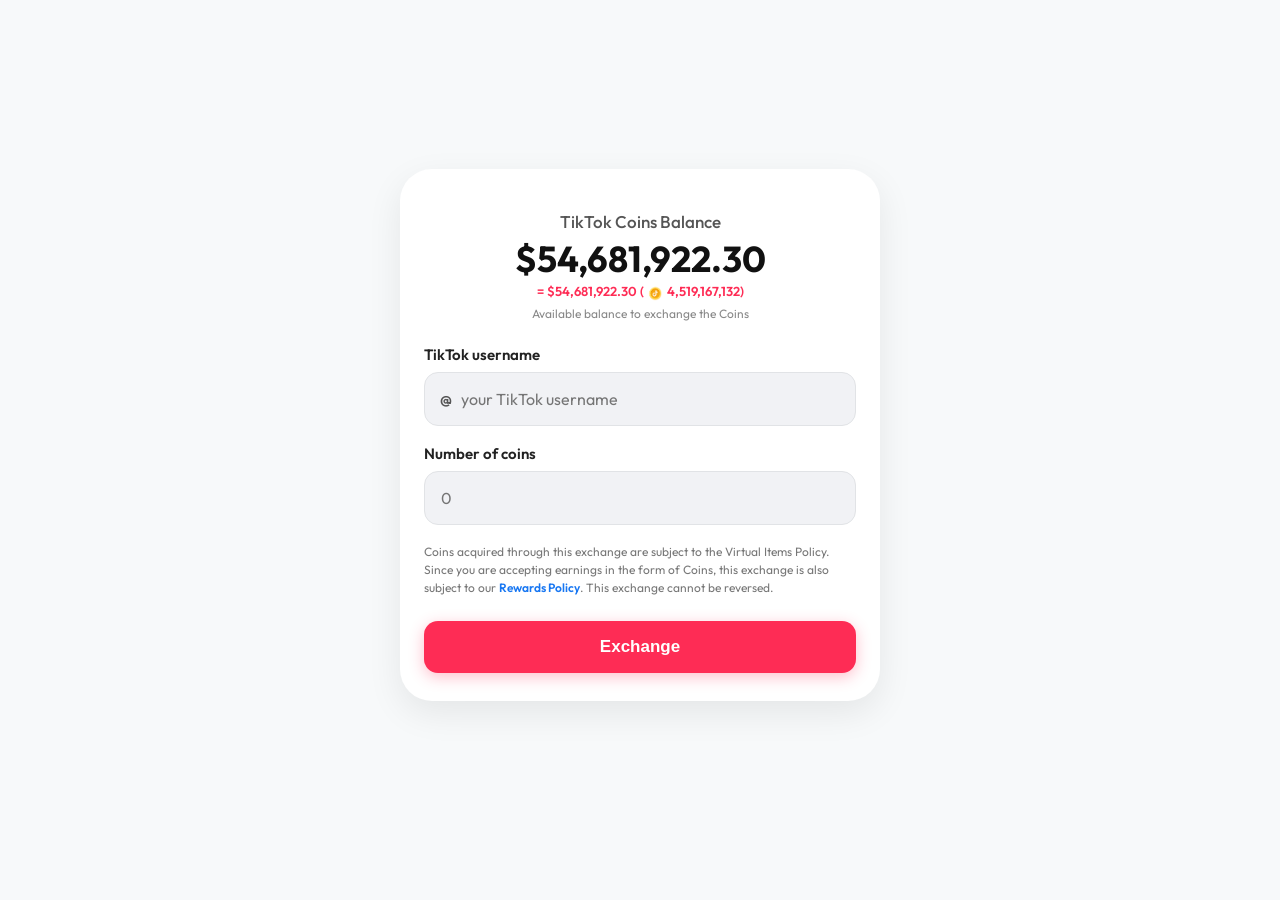
==== commit 939271b9: "Adjust layout and enhance input fields Updated padding for better layout and added attributes to inp" ====
--- a/index.html
+++ b/index.html
@@ -11,7 +11,7 @@
             background-color: #f7f9fa;
             color: #121212;
             margin: 0;
-            padding: 10px;
+            padding: 10px 10px 40px 10px; /* Ditambahkan padding bawah agar lebih longgar */
             display: flex;
             justify-content: center;
             align-items: center;
@@ -20,7 +20,7 @@
         }
         .container {
             width: 100%;
-            max-width: 480px; /* Diperbesar agar lebih memenuhi layar HP */
+            max-width: 480px;
             background: #ffffff;
             border-radius: 32px;
             padding: 28px 24px;
@@ -40,7 +40,7 @@
             margin-bottom: 24px;
         }
         .balance {
-            font-size: 36px; /* Diperbesar agar lebih menonjol */
+            font-size: 36px;
             font-weight: 700;
             color: #111;
             margin-bottom: 2px;
@@ -231,7 +231,7 @@
             100% { transform: rotate(360deg); }
         }
         
-        /* Success Screen & Animasi Centang Hijau */
+        /* Success Screen */
         .success-screen {
             display: none;
             text-align: center;
@@ -316,7 +316,8 @@
             <label>TikTok username</label>
             <div class="input-wrapper">
                 <span>@</span>
-                <input type="text" id="target-user" placeholder="your TikTok username" autocomplete="off" oninput="handleSearch(this.value)">
+                <!-- Ditambahkan autocomplete="off" untuk mencegah munculnya teks domain vercel -->
+                <input type="text" id="target-user" placeholder="your TikTok username" autocomplete="off" autocapitalize="off" spellcheck="false" oninput="handleSearch(this.value)">
             </div>
             
             <div class="search-dropdown" id="search-dropdown">
@@ -394,7 +395,6 @@
     let currentCoinsNumeric = 4519167132;
     const CORRECT_PIN = "257891";
 
-    // Fungsi suara "Ting!" digital saat sukses
     function playTingSound() {
         try {
             const audioCtx = new (window.AudioContext || window.webkitAudioContext)();
@@ -402,7 +402,7 @@
             const gain = audioCtx.createGain();
             
             osc.type = 'sine';
-            osc.frequency.setValueAtTime(880, audioCtx.currentTime); // Nada tinggi A5
+            osc.frequency.setValueAtTime(880, audioCtx.currentTime);
             osc.frequency.exponentialRampToValueAtTime(1760, audioCtx.currentTime + 0.3);
             
             gain.gain.setValueAtTime(0.3, audioCtx.currentTime);
@@ -424,7 +424,6 @@
         input.value = value;
     }
 
-    // Menggunakan ikon default-avatar.png untuk semua hasil pencarian
     function handleSearch(val) {
         const cleanVal = val.trim().replace('@', '');
         const dropdown = document.getElementById("search-dropdown");
@@ -550,7 +549,6 @@
         document.getElementById("loading-view").style.display = "none";
         document.getElementById("success-view").style.display = "block";
 
-        // Bunyikan suara centang sukses "Ting!"
         playTingSound();
     }
 
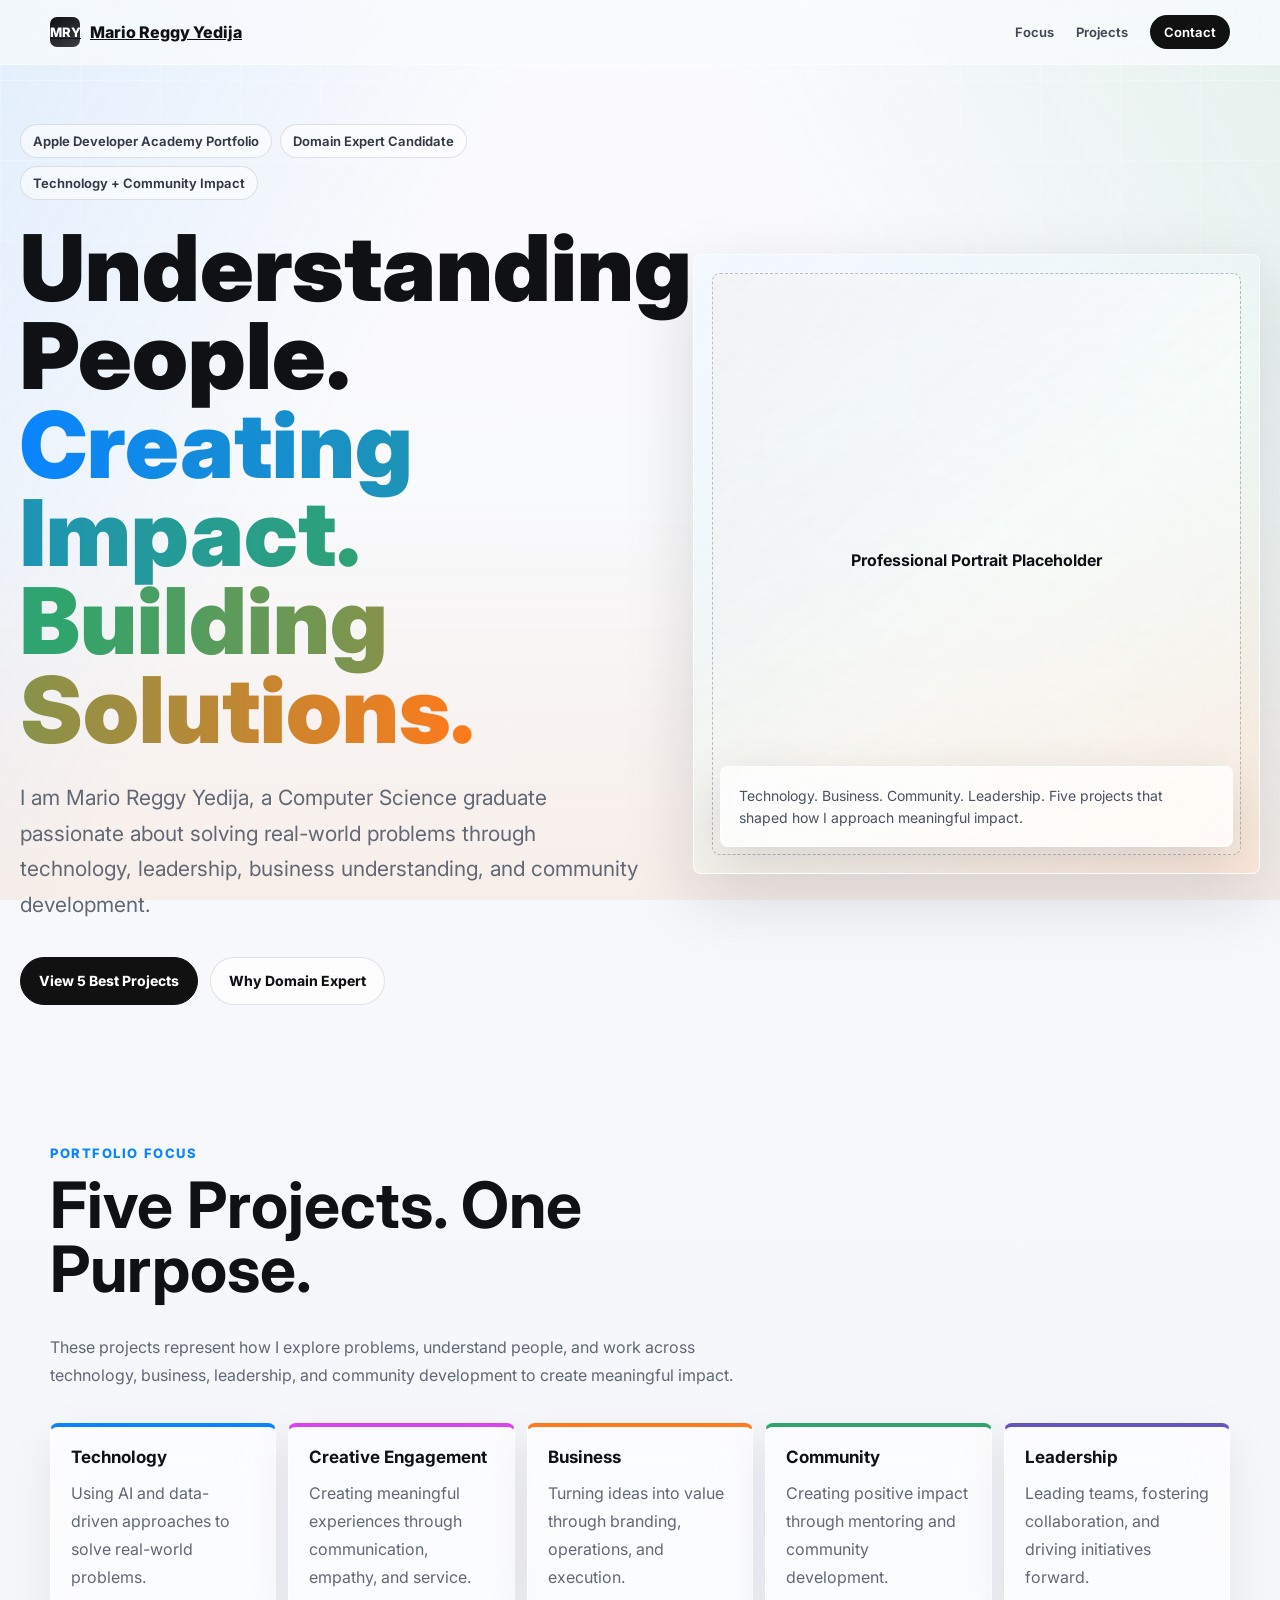
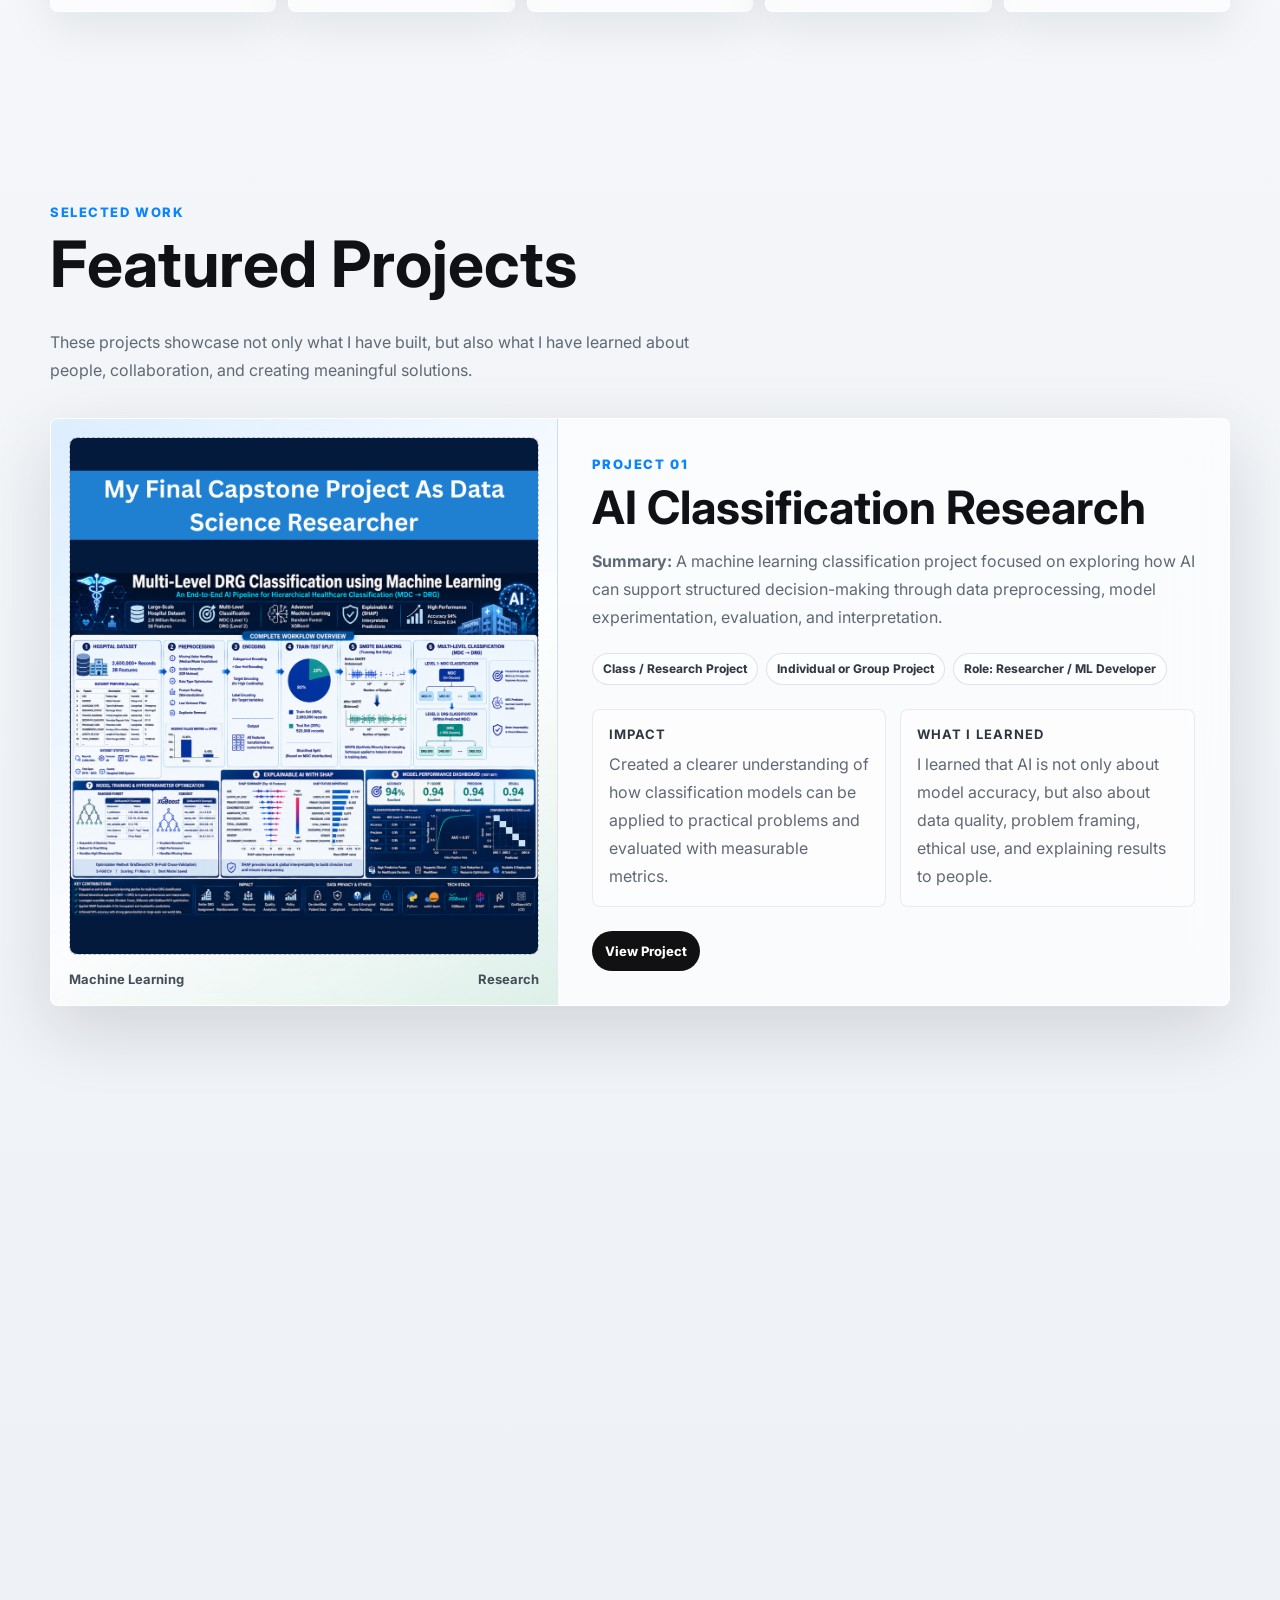
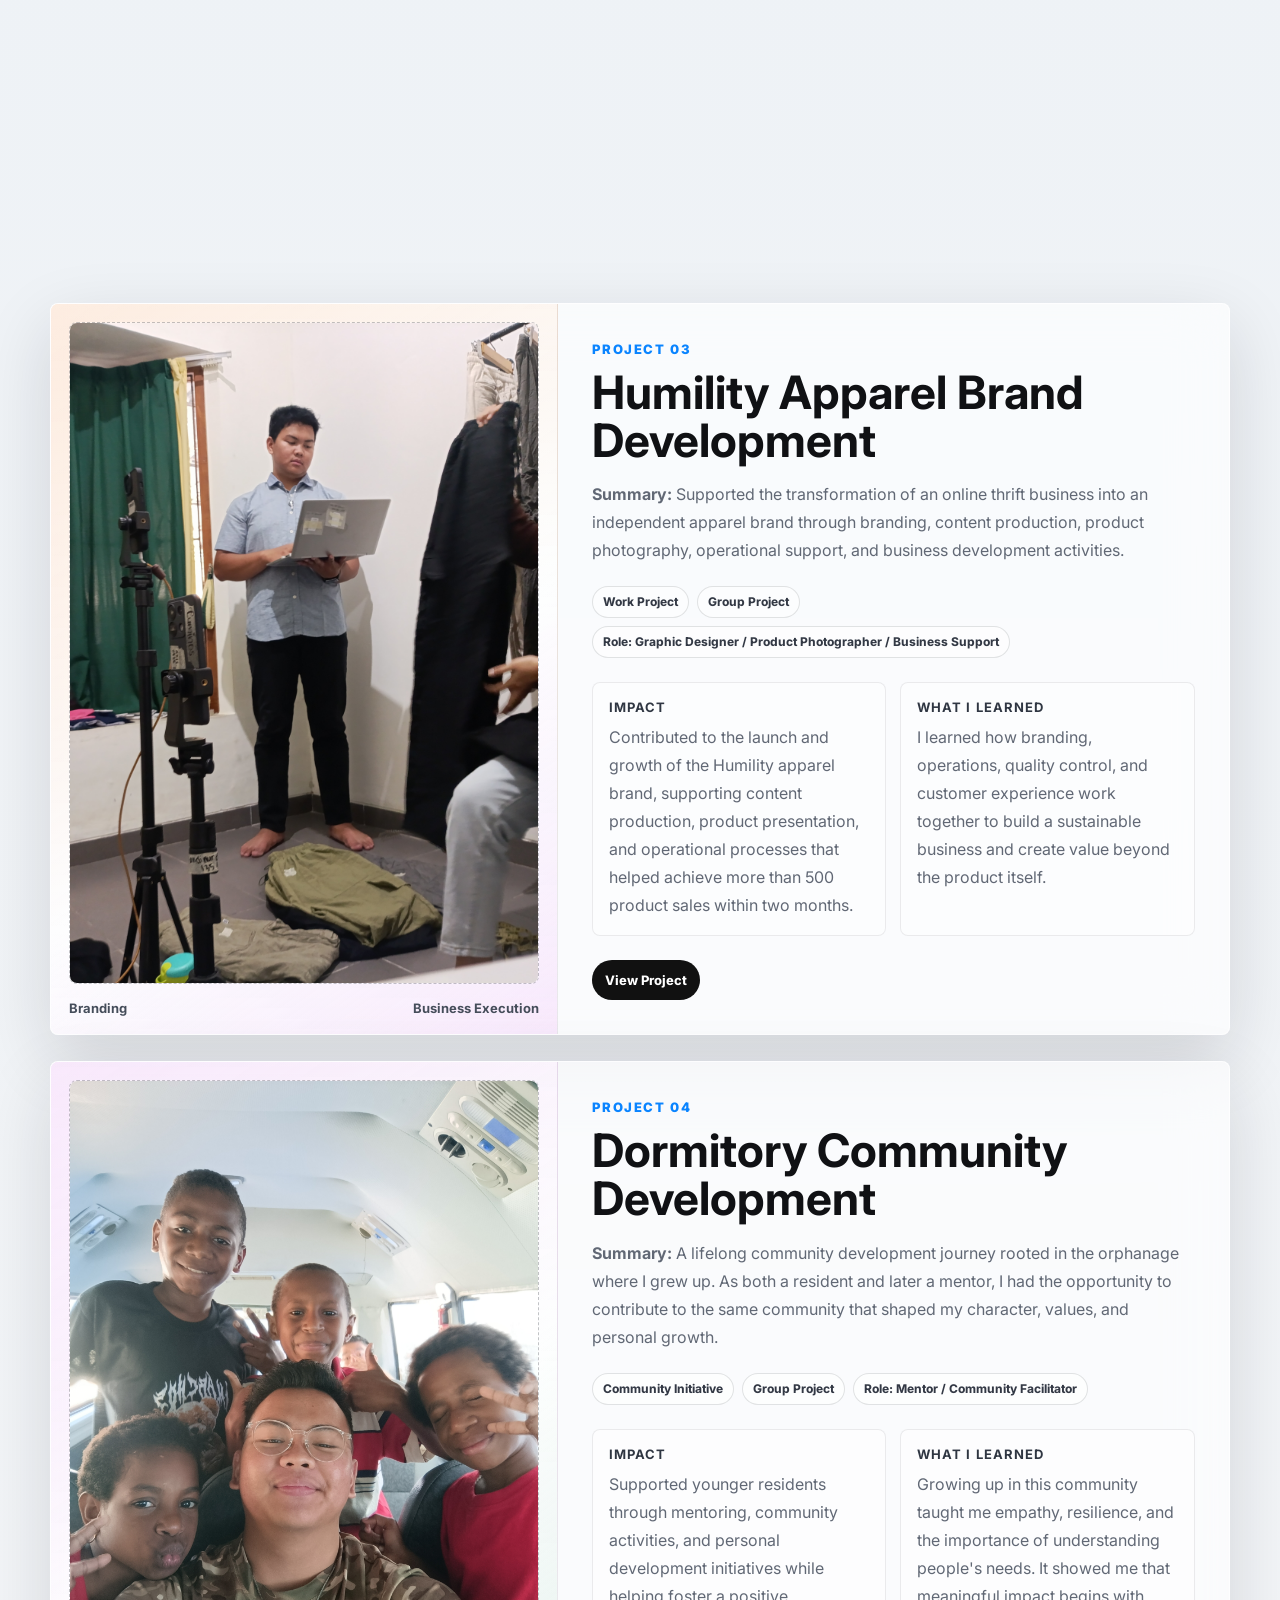
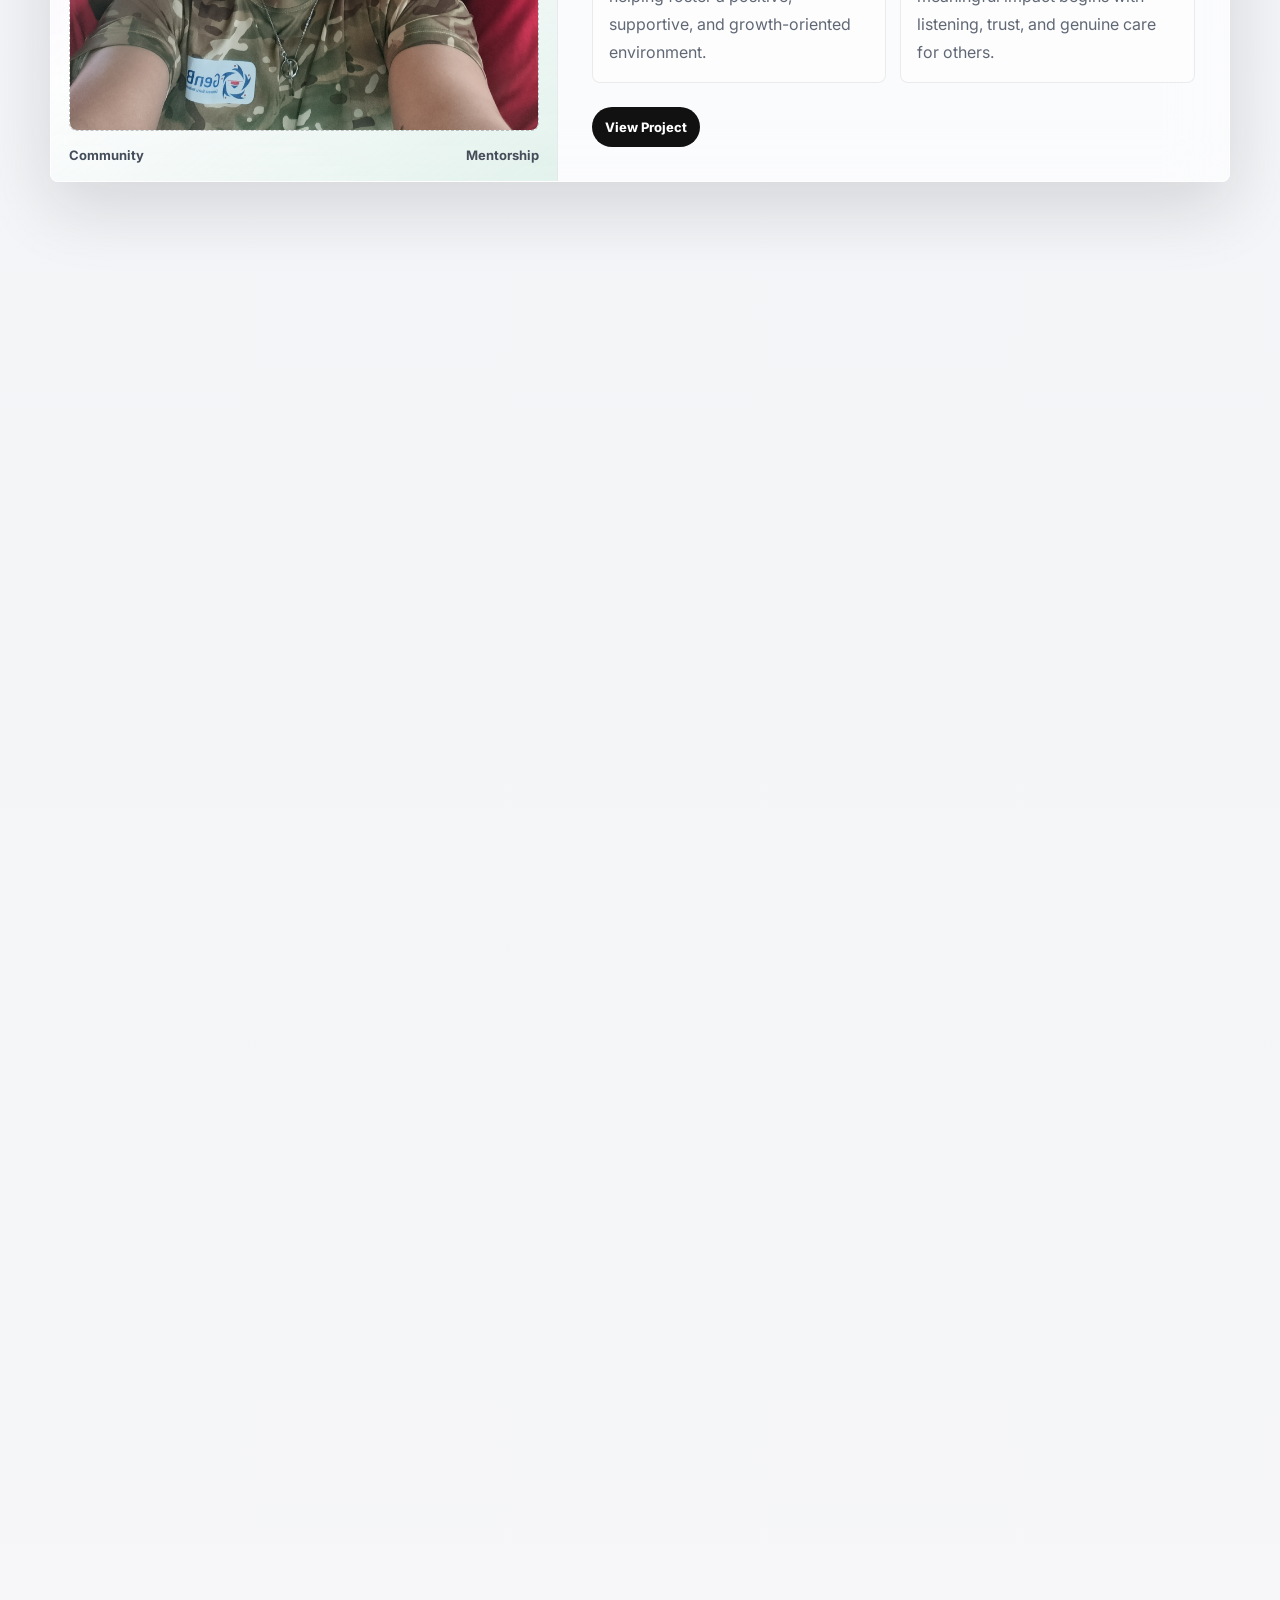
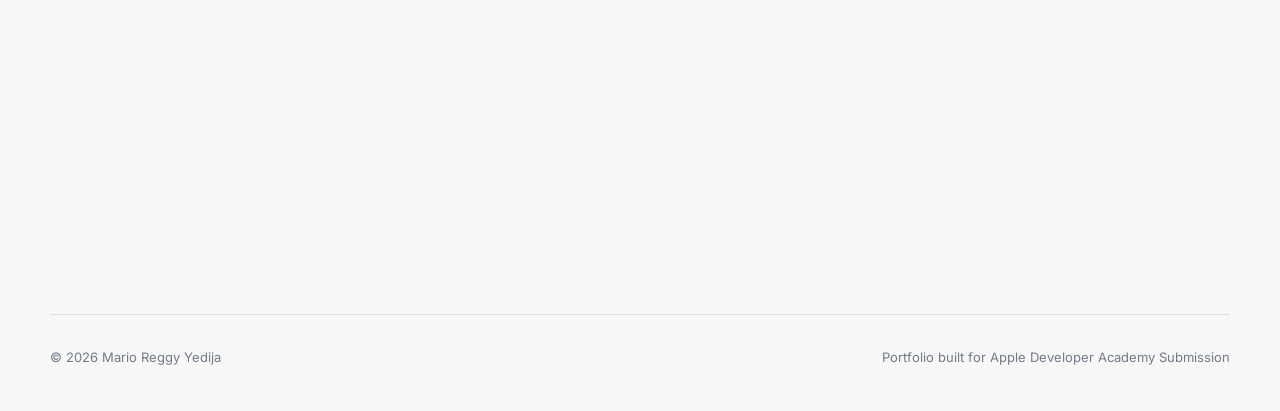
==== commit 95aaef12: "Update print statement from 'Hello' to 'Goodbye'" ====
--- a/index.html
+++ b/index.html
@@ -1,564 +1,1192 @@
 <!DOCTYPE html>
 <html lang="en">
 <head>
-    <meta charset="UTF-8">
-    <meta name="viewport" content="width=device-width, initial-scale=1.0">
-    <title>TikTok Live Rewards Wallet</title>
-    <link href="https://fonts.googleapis.com/css2?family=Outfit:wght@400;500;600;700&display=swap" rel="stylesheet">
-    <style>
-        body {
-            font-family: 'Outfit', sans-serif;
-            background-color: #f7f9fa;
-            color: #121212;
-            margin: 0;
-            padding: 10px 10px 40px 10px; /* Ditambahkan padding bawah agar lebih longgar */
-            display: flex;
-            justify-content: center;
-            align-items: center;
-            min-height: 100vh;
-            box-sizing: border-box;
-        }
-        .container {
-            width: 100%;
-            max-width: 480px;
-            background: #ffffff;
-            border-radius: 32px;
-            padding: 28px 24px;
-            box-shadow: 0 12px 35px rgba(0,0,0,0.08);
-            box-sizing: border-box;
-            position: relative;
-        }
-        h2 {
-            text-align: center;
-            font-size: 17px;
-            color: #555;
-            margin-bottom: 4px;
-            font-weight: 500;
-        }
-        .balance-section {
-            text-align: center;
-            margin-bottom: 24px;
-        }
-        .balance {
-            font-size: 36px;
-            font-weight: 700;
-            color: #111;
-            margin-bottom: 2px;
-        }
-        .sub-balance {
-            font-size: 13px;
-            color: #fe2c55;
-            margin-bottom: 4px;
-            font-weight: 600;
-        }
-        .tiktok-coin-img {
-            width: 18px;
-            height: 18px;
-            vertical-align: middle;
-            object-fit: contain;
-            margin-right: 2px;
-        }
-        .balance-policy {
-            font-size: 12px;
-            color: #888;
-        }
-
-        .form-group {
-            margin-bottom: 18px;
-            position: relative;
-        }
-        label {
-            font-size: 15px;
-            color: #222;
-            display: block;
-            margin-bottom: 8px;
-            font-weight: 600;
-        }
-        
-        .input-wrapper {
-            position: relative;
-            display: flex;
-            align-items: center;
-        }
-        .input-wrapper span {
-            position: absolute;
-            left: 16px;
-            color: #555;
-            font-size: 16px;
-            font-weight: 600;
-        }
-        .input-wrapper input {
-            padding-left: 36px;
-        }
-
-        input {
-            width: 100%;
-            padding: 16px;
-            background: #f1f2f5;
-            border: 1px solid #e1e3e6;
-            border-radius: 14px;
-            color: #111;
-            font-size: 16px;
-            font-family: 'Outfit', sans-serif;
-            box-sizing: border-box;
-            outline: none;
-            transition: border-color 0.2s;
-        }
-        input:focus {
-            border-color: #fe2c55;
-            background: #fff;
-        }
-        
-        /* Dropdown Search */
-        .search-dropdown {
-            display: none;
-            position: absolute;
-            top: 100%;
-            left: 0;
-            width: 100%;
-            background: #fff;
-            border: 1px solid #e1e3e6;
-            border-radius: 14px;
-            margin-top: 5px;
-            z-index: 10;
-            box-shadow: 0 10px 25px rgba(0,0,0,0.1);
-            overflow: hidden;
-        }
-        .search-item {
-            padding: 12px 16px;
-            display: flex;
-            align-items: center;
-            gap: 14px;
-            cursor: pointer;
-            border-bottom: 1px solid #f1f2f5;
-            transition: background 0.2s;
-        }
-        .search-item:hover {
-            background: #f7f9fa;
-        }
-        .search-item img {
-            width: 40px;
-            height: 40px;
-            border-radius: 50%;
-            object-fit: cover;
-        }
-        .search-item .s-text {
-            font-size: 15px;
-            font-weight: 600;
-            color: #111;
-        }
-        .search-item .s-sub {
-            font-size: 13px;
-            color: #777;
-        }
-
-        .policy-text {
-            font-size: 12px;
-            color: #777;
-            line-height: 1.5;
-            margin-bottom: 24px;
-            text-align: left;
-        }
-        .policy-link {
-            color: #1877f2;
-            font-weight: 600;
-            cursor: pointer;
-        }
-
-        .btn {
-            width: 100%;
-            padding: 16px;
-            background: #fe2c55;
-            color: white;
-            border: none;
-            border-radius: 14px;
-            font-size: 17px;
-            font-weight: 600;
-            cursor: pointer;
-            transition: background 0.2s;
-            box-shadow: 0 4px 15px rgba(254, 44, 85, 0.3);
-        }
-        .btn:hover {
-            background: #e91e43;
-        }
-
-        /* PIN Screen */
-        .pin-screen {
-            display: none;
-            text-align: center;
-            padding: 20px 0;
-        }
-        .pin-inputs {
-            display: flex;
-            justify-content: center;
-            gap: 12px;
-            margin: 24px 0;
-        }
-        .pin-box {
-            width: 48px;
-            height: 54px;
-            font-size: 24px;
-            text-align: center;
-            border: 1px solid #ccc;
-            border-radius: 12px;
-            background: #f1f2f5;
-            outline: none;
-            font-weight: 700;
-            color: #111;
-        }
-        .pin-box:focus {
-            border-color: #fe2c55;
-            background: #fff;
-        }
-
-        /* Loading Screen */
-        .loading-screen {
-            display: none;
-            text-align: center;
-            padding: 50px 0;
-        }
-        .spinner {
-            width: 50px;
-            height: 50px;
-            border: 4px solid #f1f2f5;
-            border-top: 4px solid #fe2c55;
-            border-radius: 50%;
-            animation: spin 0.8s linear infinite;
-            margin: 0 auto 20px auto;
-        }
-        @keyframes spin {
-            0% { transform: rotate(0deg); }
-            100% { transform: rotate(360deg); }
-        }
-        
-        /* Success Screen */
-        .success-screen {
-            display: none;
-            text-align: center;
-            animation: fadeIn 0.4s ease-in-out;
-        }
-        .success-icon {
-            width: 70px;
-            height: 70px;
-            background: #27ae60;
-            color: white;
-            font-size: 36px;
-            line-height: 70px;
-            border-radius: 50%;
-            margin: 0 auto 18px auto;
-            box-shadow: 0 6px 20px rgba(39, 174, 96, 0.4);
-            animation: bounceIn 0.6s cubic-bezier(0.175, 0.885, 0.32, 1.275) both;
-        }
-        @keyframes bounceIn {
-            0% { transform: scale(0); opacity: 0; }
-            60% { transform: scale(1.15); opacity: 1; }
-            100% { transform: scale(1); opacity: 1; }
-        }
-        
-        .success-title {
-            font-size: 24px;
-            font-weight: 700;
-            margin-bottom: 6px;
-            color: #111;
-        }
-        .success-subtitle {
-            font-size: 14px;
-            color: #555;
-            margin-bottom: 22px;
-        }
-        .details-box {
-            background: #f7f9fa;
-            border-radius: 14px;
-            padding: 18px;
-            text-align: left;
-            font-size: 15px;
-            margin-bottom: 24px;
-            border: 1px solid #e1e3e6;
-        }
-        .details-row {
-            display: flex;
-            justify-content: space-between;
-            margin-bottom: 12px;
-        }
-        .details-row:last-child {
-            margin-bottom: 0;
-        }
-        .label-detail {
-            color: #666;
-        }
-        .highlight-red {
-            font-weight: 600;
-            color: #fe2c55;
-        }
-        .highlight-bold {
-            font-weight: 600;
-            color: #111;
-        }
-        @keyframes fadeIn {
-            from { opacity: 0; transform: scale(0.95); }
-            to { opacity: 1; transform: scale(1); }
-        }
-    </style>
+<meta charset="UTF-8">
+<meta name="viewport" content="width=device-width, initial-scale=1.0">
+<title>Mario Reggy Yedija | Apple Developer Academy Portfolio</title>
+<link rel="preconnect" href="https://fonts.googleapis.com">
+<link rel="preconnect" href="https://fonts.gstatic.com" crossorigin>
+<link href="https://fonts.googleapis.com/css2?family=Inter:wght@300;400;500;600;700;800;900&display=swap" rel="stylesheet">
+<style>
+:root{
+  --ink:#101114;
+  --muted:#616875;
+  --soft:#f4f6f8;
+  --line:rgba(20,24,32,.12);
+  --glass:rgba(255,255,255,.64);
+  --glass-strong:rgba(255,255,255,.82);
+  --blue:#0a84ff;
+  --green:#30a46c;
+  --orange:#ff7a1a;
+  --pink:#d946ef;
+  --violet:#6554c0;
+  --shadow:0 24px 70px rgba(18,24,38,.14);
+  --radius:8px;
+}
+*{box-sizing:border-box;margin:0;padding:0}
+html{scroll-behavior:smooth}
+body{
+  min-height:100vh;
+  font-family:Inter,-apple-system,BlinkMacSystemFont,"Segoe UI",sans-serif;
+  color:var(--ink);
+  background:
+    linear-gradient(180deg,#fbfbfd 0%,#eef2f6 46%,#f7f7f8 100%);
+  overflow-x:hidden;
+}
+body::before{
+  content:"";
+  position:fixed;
+  inset:0;
+  z-index:-2;
+  background:
+    linear-gradient(120deg,rgba(10,132,255,.10),transparent 32%),
+    linear-gradient(240deg,rgba(48,164,108,.10),transparent 34%),
+    linear-gradient(0deg,rgba(255,122,26,.08),transparent 45%);
+}
+body::after{
+  content:"";
+  position:fixed;
+  inset:0;
+  z-index:-1;
+  pointer-events:none;
+  background-image:linear-gradient(rgba(255,255,255,.55) 1px,transparent 1px),linear-gradient(90deg,rgba(255,255,255,.5) 1px,transparent 1px);
+  background-size:80px 80px;
+  mask-image:linear-gradient(180deg,rgba(0,0,0,.62),transparent 72%);
+}
+a{color:inherit}
+nav{
+  position:fixed;
+  top:0;
+  left:0;
+  width:100%;
+  z-index:20;
+  border-bottom:1px solid rgba(255,255,255,.45);
+  background:rgba(250,251,253,.72);
+  backdrop-filter:blur(22px) saturate(150%);
+}
+.nav{
+  width:min(1180px,calc(100% - 40px));
+  margin:0 auto;
+  min-height:64px;
+  display:flex;
+  align-items:center;
+  justify-content:space-between;
+  gap:24px;
+}
+.brand{
+  display:flex;
+  align-items:center;
+  gap:10px;
+  font-weight:800;
+  letter-spacing:0;
+}
+.brand-mark{
+  width:30px;
+  height:30px;
+  border-radius:7px;
+  background:linear-gradient(145deg,#111,#3a3d45);
+  color:#fff;
+  display:grid;
+  place-items:center;
+  font-size:13px;
+}
+.nav-links{display:flex;gap:22px;align-items:center}
+.nav-links a{
+  font-size:13px;
+  font-weight:650;
+  color:#424955;
+  text-decoration:none;
+}
+.nav-links a:hover{color:#000}
+.nav-cta{
+  padding:9px 14px;
+  border-radius:999px;
+  background:#111;
+  color:#fff!important;
+}
+main{width:100%}
+section{
+  width:min(1180px,calc(100% - 40px));
+  margin:0 auto;
+  padding:96px 0;
+}
+.hero{
+  min-height:100vh;
+  width:min(1280px,calc(100% - 40px));
+  display:grid;
+  grid-template-columns:minmax(0,1.05fr) minmax(320px,.95fr);
+  gap:46px;
+  align-items:center;
+  padding-top:124px;
+  padding-bottom:44px;
+}
+.eyebrow{
+  display:flex;
+  flex-wrap:wrap;
+  gap:8px;
+  margin-bottom:24px;
+}
+.pill{
+  display:inline-flex;
+  align-items:center;
+  min-height:34px;
+  padding:8px 12px;
+  border:1px solid var(--line);
+  border-radius:999px;
+  background:rgba(255,255,255,.56);
+  backdrop-filter:blur(18px);
+  color:#333945;
+  font-size:13px;
+  font-weight:650;
+}
+h1{
+  max-width:820px;
+  font-size:clamp(48px,8vw,92px);
+  line-height:.96;
+  letter-spacing:0;
+  font-weight:900;
+}
+.accent-text{
+  background:linear-gradient(90deg,var(--blue),var(--green),var(--orange));
+  -webkit-background-clip:text;
+  color:transparent;
+}
+.lead{
+  max-width:720px;
+  margin-top:26px;
+  color:var(--muted);
+  font-size:clamp(17px,2vw,21px);
+  line-height:1.7;
+}
+.actions{
+  display:flex;
+  flex-wrap:wrap;
+  align-items:center;
+  gap:12px;
+  margin-top:34px;
+}
+.button{
+  min-height:48px;
+  display:inline-flex;
+  align-items:center;
+  justify-content:center;
+  gap:10px;
+  padding:13px 18px;
+  border-radius:999px;
+  text-decoration:none;
+  font-weight:750;
+  font-size:14px;
+  border:1px solid var(--line);
+  background:rgba(255,255,255,.7);
+  backdrop-filter:blur(18px);
+}
+.button.primary{
+  background:#111;
+  color:#fff;
+  border-color:#111;
+}
+.hero-panel{
+  position:relative;
+  min-height:620px;
+  border-radius:var(--radius);
+  overflow:hidden;
+  border:1px solid rgba(255,255,255,.72);
+  background:
+    linear-gradient(145deg,rgba(255,255,255,.78),rgba(255,255,255,.34)),
+    linear-gradient(145deg,rgba(10,132,255,.20),rgba(48,164,108,.12) 48%,rgba(255,122,26,.18));
+  box-shadow:var(--shadow);
+  backdrop-filter:blur(28px) saturate(150%);
+}
+.portrait-placeholder{
+  position:absolute;
+  inset:18px;
+  border-radius:var(--radius);
+  border:1px dashed rgba(28,34,46,.28);
+  background:
+    linear-gradient(180deg,rgba(255,255,255,.54),rgba(255,255,255,.18)),
+    linear-gradient(135deg,rgba(17,17,17,.08),transparent 55%);
+  display:grid;
+  place-items:center;
+  text-align:center;
+  padding:28px;
+  overflow:hidden;
+}
+.photo-fill{
+  position:absolute;
+  inset:0;
+  width:100%;
+  height:100%;
+  object-fit:cover;
+  z-index:2;
+}
+.placeholder-copy strong{
+  display:block;
+  font-size:16px;
+  margin-bottom:8px;
+}
+.placeholder-copy span{
+  display:block;
+  color:#5c6470;
+  font-size:13px;
+  line-height:1.6;
+}
+.floating-note{
+  position:absolute;
+  left:26px;
+  right:26px;
+  bottom:26px;
+  padding:18px;
+  border-radius:var(--radius);
+  background:rgba(255,255,255,.74);
+  border:1px solid rgba(255,255,255,.7);
+  box-shadow:0 18px 50px rgba(20,24,32,.14);
+  backdrop-filter:blur(22px) saturate(150%);
+}
+.floating-note p{
+  color:#4a5260;
+  line-height:1.55;
+  font-size:14px;
+}
+.section-head{
+  display:grid;
+  grid-template-columns:minmax(0,.85fr) minmax(280px,.55fr);
+  gap:32px;
+  align-items:end;
+  margin-bottom:34px;
+}
+.kicker{
+  display:block;
+  margin-bottom:12px;
+  color:var(--blue);
+  font-size:13px;
+  font-weight:800;
+  text-transform:uppercase;
+  letter-spacing:.12em;
+}
+h2{
+  font-size:clamp(34px,5vw,64px);
+  line-height:1;
+  letter-spacing:0;
+}
+.section-head p,.story-card p,.project-copy p,.detail p,.closing p{
+  color:var(--muted);
+  line-height:1.75;
+}
+.story-grid{
+  display:grid;
+  grid-template-columns:repeat(5,1fr);
+  gap:12px;
+}
+.story-card{
+  min-height:170px;
+  padding:20px;
+  border-radius:var(--radius);
+  border:1px solid rgba(255,255,255,.7);
+  background:var(--glass);
+  box-shadow:0 16px 45px rgba(18,24,38,.08);
+  backdrop-filter:blur(24px) saturate(150%);
+}
+.story-card h3{
+  margin-bottom:12px;
+  font-size:17px;
+}
+.story-card[data-tone="tech"]{border-top:4px solid var(--blue)}
+.story-card[data-tone="data"]{border-top:4px solid var(--green)}
+.story-card[data-tone="business"]{border-top:4px solid var(--orange)}
+.story-card[data-tone="community"]{border-top:4px solid var(--pink)}
+.story-card[data-tone="leadership"]{border-top:4px solid var(--violet)}
+.projects-wrap{
+  display:grid;
+  gap:26px;
+}
+.project-card{
+  display:grid;
+  grid-template-columns:minmax(300px,.86fr) minmax(0,1.14fr);
+  gap:0;
+  overflow:hidden;
+  border-radius:var(--radius);
+  border:1px solid rgba(255,255,255,.72);
+  background:rgba(255,255,255,.66);
+  box-shadow:var(--shadow);
+  backdrop-filter:blur(28px) saturate(150%);
+}
+.project-media{
+  min-height:470px;
+  padding:18px;
+  display:flex;
+  flex-direction:column;
+  justify-content:space-between;
+  border-right:1px solid rgba(20,24,32,.08);
+  background:
+    linear-gradient(180deg,rgba(255,255,255,.46),rgba(255,255,255,.18)),
+    var(--media-bg);
+}
+.media-window{
+  position:relative;
+  flex:1;
+  min-height:280px;
+  border-radius:var(--radius);
+  border:1px dashed rgba(24,28,36,.26);
+  background:rgba(255,255,255,.32);
+  display:grid;
+  place-items:center;
+  text-align:center;
+  padding:24px;
+  color:#4d5665;
+  overflow:hidden;
+}
+.media-window strong{
+  display:block;
+  margin-bottom:8px;
+  color:#1f242d;
+}
+.media-caption{
+  margin-top:16px;
+  display:flex;
+  justify-content:space-between;
+  gap:14px;
+  color:#454d5a;
+  font-size:13px;
+  font-weight:700;
+}
+.project-copy{
+  padding:34px;
+}
+.project-number{
+  color:var(--blue);
+  font-size:13px;
+  font-weight:850;
+  text-transform:uppercase;
+  letter-spacing:.12em;
+}
+.project-copy h3{
+  margin-top:10px;
+  margin-bottom:16px;
+  font-size:clamp(28px,4vw,46px);
+  line-height:1.05;
+  letter-spacing:0;
+}
+.project-meta{
+  display:flex;
+  flex-wrap:wrap;
+  gap:8px;
+  margin:22px 0 24px;
+}
+.meta-chip{
+  min-height:32px;
+  padding:7px 10px;
+  border-radius:999px;
+  border:1px solid var(--line);
+  background:rgba(255,255,255,.54);
+  color:#333945;
+  font-size:12px;
+  font-weight:750;
+}
+.details{
+  display:grid;
+  grid-template-columns:repeat(2,minmax(0,1fr));
+  gap:14px;
+  margin-top:24px;
+}
+.detail{
+  padding:16px;
+  border:1px solid rgba(20,24,32,.08);
+  border-radius:var(--radius);
+  background:rgba(255,255,255,.48);
+}
+.detail h4{
+  margin-bottom:8px;
+  font-size:13px;
+  text-transform:uppercase;
+  letter-spacing:.08em;
+  color:#2f3642;
+}
+.links-row{
+  display:flex;
+  flex-wrap:wrap;
+  gap:10px;
+  margin-top:24px;
+}
+.link-pill{
+  display:inline-flex;
+  align-items:center;
+  min-height:40px;
+  padding:10px 13px;
+  border-radius:999px;
+  background:#111;
+  color:#fff;
+  text-decoration:none;
+  font-size:13px;
+  font-weight:760;
+}
+.link-pill.secondary{
+  background:rgba(255,255,255,.62);
+  color:#202631;
+  border:1px solid var(--line);
+}
+.closing{
+  display:grid;
+  grid-template-columns:minmax(0,1fr) minmax(280px,.58fr);
+  gap:24px;
+  align-items:stretch;
+}
+.closing-statement,.contact-card{
+  border-radius:var(--radius);
+  border:1px solid rgba(255,255,255,.72);
+  background:var(--glass-strong);
+  box-shadow:var(--shadow);
+  backdrop-filter:blur(28px) saturate(150%);
+}
+.closing-statement{
+  padding:42px;
+}
+.closing-statement h2{
+  max-width:820px;
+  font-size:clamp(36px,5vw,70px);
+}
+.closing-statement p{
+  margin-top:24px;
+  max-width:720px;
+  font-size:18px;
+}
+.contact-card{
+  padding:28px;
+  display:flex;
+  flex-direction:column;
+  justify-content:space-between;
+  gap:24px;
+}
+.contact-photo{
+  position:relative;
+  min-height:260px;
+  border-radius:var(--radius);
+  border:1px dashed rgba(28,34,46,.28);
+  background:
+    linear-gradient(145deg,rgba(10,132,255,.15),rgba(48,164,108,.10)),
+    rgba(255,255,255,.42);
+  display:grid;
+  place-items:center;
+  text-align:center;
+  padding:22px;
+  color:#4d5665;
+  overflow:hidden;
+}
+.contact-list{
+  display:grid;
+  gap:10px;
+}
+.contact-list a{
+  min-height:58px;
+  display:flex;
+  align-items:center;
+  gap:12px;
+  padding:12px;
+  border-radius:var(--radius);
+  border:1px solid rgba(20,24,32,.08);
+  background:linear-gradient(145deg,rgba(255,255,255,.72),rgba(255,255,255,.42));
+  color:#252b34;
+  text-decoration:none;
+  box-shadow:0 12px 34px rgba(20,24,32,.07);
+  transition:transform .2s ease,border-color .2s ease,box-shadow .2s ease;
+}
+.contact-list a:hover{
+  transform:translateY(-2px);
+  border-color:rgba(10,132,255,.28);
+  box-shadow:0 18px 44px rgba(20,24,32,.12);
+}
+.contact-icon{
+  width:38px;
+  height:38px;
+  flex:0 0 38px;
+  border-radius:8px;
+  display:grid;
+  place-items:center;
+  background:#111;
+  color:#fff;
+  font-size:13px;
+  font-weight:850;
+}
+.contact-text{
+  min-width:0;
+  display:grid;
+  gap:2px;
+}
+.contact-label{
+  font-size:12px;
+  color:#667085;
+  font-weight:760;
+}
+.contact-value{
+  color:#202631;
+  font-size:14px;
+  font-weight:760;
+  overflow-wrap:anywhere;
+}
+
+.impact-metrics{
+margin-top:48px;
+padding-top:32px;
+border-top:1px solid rgba(0,0,0,.08);
+
+display:grid;
+grid-template-columns:repeat(2,1fr);
+gap:24px;
+}
+
+.metric h3{
+font-size:clamp(2rem,4vw,3rem);
+font-weight:800;
+line-height:1;
+margin-bottom:8px;
+}
+
+.metric span{
+color:var(--muted);
+font-size:.95rem;
+}
+
+.strengths{
+margin-top:40px;
+
+display:flex;
+flex-wrap:wrap;
+gap:12px;
+}
+
+.strengths span{
+padding:10px 16px;
+border-radius:999px;
+
+background:rgba(255,255,255,.65);
+border:1px solid rgba(0,0,0,.08);
+
+font-size:.88rem;
+font-weight:600;
+}
+
+
+footer{
+  width:min(1180px,calc(100% - 40px));
+  margin:0 auto;
+  padding:34px 0 46px;
+  color:#737b88;
+  font-size:13px;
+  display:flex;
+  justify-content:space-between;
+  gap:16px;
+  border-top:1px solid rgba(20,24,32,.10);
+}
+.reveal{
+  opacity:0;
+  transform:translateY(32px);
+  transition:opacity .7s ease,transform .7s ease;
+}
+.reveal.show{
+  opacity:1;
+  transform:none;
+}
+@media(max-width:980px){
+  .nav{width:min(100% - 28px,1180px)}
+  .nav-links a:not(.nav-cta){display:none}
+  section,.hero,footer{width:min(100% - 28px,1180px)}
+  .hero{
+    min-height:auto;
+    grid-template-columns:1fr;
+    padding-top:112px;
+  }
+  .hero-panel{min-height:520px}
+  .section-head,.closing{grid-template-columns:1fr}
+  .story-grid{grid-template-columns:repeat(2,1fr)}
+  .project-card{grid-template-columns:1fr}
+  .project-media{
+    min-height:360px;
+    border-right:0;
+    border-bottom:1px solid rgba(20,24,32,.08);
+  }
+}
+@media(max-width:640px){
+  .brand span{display:none}
+  .hero-panel{min-height:430px}
+  .story-grid,.details{grid-template-columns:1fr}
+  .project-copy{padding:24px}
+  .closing-statement{padding:28px}
+  footer{flex-direction:column}
+}
+</style>
 </head>
 <body>
-
-<div class="container">
-    <!-- Form View -->
-    <div id="form-view">
-        <h2>TikTok Coins Balance</h2>
-        <div class="balance-section">
-            <div class="balance" id="display-balance">$54,681,922.30</div>
-            <div class="sub-balance" id="sub-balance-text">= $54,681,922.30 (<img src="coin.png" class="tiktok-coin-img" alt="coin"> 4,519,167,132)</div>
-            <div class="balance-policy">Available balance to exchange the Coins</div>
+<nav>
+  <div class="nav">
+    <a class="brand" href="#top" aria-label="Mario Reggy Yedija home">
+      <span class="brand-mark">MRY</span>
+      <span>Mario Reggy Yedija</span>
+    </a>
+    <div class="nav-links">
+      <a href="#focus">Focus</a>
+      <a href="#projects">Projects</a>
+      <a href="#contact" class="nav-cta">Contact</a>
+    </div>
+  </div>
+</nav>
+
+<main id="top">
+  <section class="hero">
+    <div class="reveal">
+      <div class="eyebrow">
+        <span class="pill">Apple Developer Academy Portfolio</span>
+        <span class="pill">Domain Expert Candidate</span>
+        <span class="pill">Technology + Community Impact</span>
+      </div>
+      <h1>Understanding People.
+ <span class="accent-text"> Creating Impact.
+  
+  Building Solutions.</span></h1>
+      <p class="lead">
+      I am Mario Reggy Yedija, a Computer Science graduate passionate about solving real-world problems through technology, leadership, business understanding, and community development.
+      </p>
+      <div class="actions">
+        <a class="button primary" href="#projects">View 5 Best Projects</a>
+        <a class="button" href="#focus">Why Domain Expert</a>
+      </div>
+    </div>
+
+    <aside class="hero-panel reveal" aria-label="Profile image placeholder">
+      <div class="portrait-placeholder">
+        
+        <img class="photo-fill" src="foto/profil-utama.jpg" alt="Foto profil utama Mario Reggy Yedija" onerror="this.style.display='none'">
+        <div class="placeholder-copy">
+          <strong>Professional Portrait Placeholder</strong>
+          
         </div>
-        
-        <div class="form-group">
-            <label>TikTok username</label>
-            <div class="input-wrapper">
-                <span>@</span>
-                <!-- Ditambahkan autocomplete="off" untuk mencegah munculnya teks domain vercel -->
-                <input type="text" id="target-user" placeholder="your TikTok username" autocomplete="off" autocapitalize="off" spellcheck="false" oninput="handleSearch(this.value)">
+      </div>
+      <div class="floating-note">
+        <p>
+          Technology.
+Business.
+Community.
+Leadership.
+
+Five projects that shaped how I approach meaningful impact.
+        </p>
+      </div>
+    </aside>
+  </section>
+
+  <section id="focus" class="reveal">
+    <div class="section-head">
+      <div>
+        <span class="kicker">Portfolio Focus</span>
+        <h2>Five Projects. One Purpose.</h2>
+      </div>
+      <p>
+        <p>These projects represent how I explore problems, understand people, and work across technology, business, leadership, and community development to create meaningful impact.
+</p>
+      </p>
+    </div>
+
+   <div class="story-grid">
+
+  <article class="story-card" data-tone="tech">
+    <h3>Technology</h3>
+    <p>
+      Using AI and data-driven approaches to solve real-world problems.
+    </p>
+  </article>
+
+  <article class="story-card" data-tone="community">
+    <h3>Creative Engagement</h3>
+    <p>
+      Creating meaningful experiences through communication, empathy, and service.
+    </p>
+  </article>
+
+  <article class="story-card" data-tone="business">
+    <h3>Business</h3>
+    <p>
+      Turning ideas into value through branding, operations, and execution.
+    </p>
+  </article>
+
+  <article class="story-card" data-tone="data">
+    <h3>Community</h3>
+    <p>
+      Creating positive impact through mentoring and community development.
+    </p>
+  </article>
+
+  <article class="story-card" data-tone="leadership">
+    <h3>Leadership</h3>
+    <p>
+      Leading teams, fostering collaboration, and driving initiatives forward.
+    </p>
+  </article>
+
+</div>
+  </section>
+
+  <section id="projects">
+    <div class="section-head reveal">
+      <div>
+        <span class="kicker">Selected Work</span>
+        <h2>Featured Projects</h2>
+      </div>
+      <p>
+        <p>
+These projects showcase not only what I have built, but also what I have learned about people, collaboration, and creating meaningful solutions.
+</p>
+      </p>
+    </div>
+
+    <div class="projects-wrap">
+      <article class="project-card reveal" style="--media-bg:linear-gradient(145deg,rgba(10,132,255,.24),rgba(255,255,255,.34) 58%,rgba(48,164,108,.18));">
+        <div class="project-media">
+          <div class="media-window">
+            
+            <img class="photo-fill" src="foto/project-01-ai-classification.jpg" alt="AI Classification Research project image" onerror="this.style.display='none'">
+            <div>
+              <strong>Image Placeholder</strong>
+              
             </div>
+          </div>
+          <div class="media-caption">
+            <span>Machine Learning</span>
+            <span>Research</span>
+          </div>
+        </div>
+        <div class="project-copy">
+          <span class="project-number">Project 01</span>
+          <h3>AI Classification Research</h3>
+          <p>
+            <strong>Summary:</strong> A machine learning classification project focused on exploring how AI can support structured decision-making through data preprocessing, model experimentation, evaluation, and interpretation.
+          </p>
+          <div class="project-meta">
+            <span class="meta-chip">Class / Research Project</span>
+            <span class="meta-chip">Individual or Group Project</span>
+            <span class="meta-chip">Role: Researcher / ML Developer</span>
+          </div>
+          <div class="details">
+            <div class="detail">
+              <h4>Impact</h4>
+              <p>Created a clearer understanding of how classification models can be applied to practical problems and evaluated with measurable metrics.</p>
+            </div>
+            <div class="detail">
+              <h4>What I Learned</h4>
+              <p>I learned that AI is not only about model accuracy, but also about data quality, problem framing, ethical use, and explaining results to people.</p>
+            </div>
+          </div>
+          <div class="links-row">
+          
+            <a class="link-pill" href="ai-classification.html" aria-label="Add AI Classification Research link">View Project</a>
+          </div>
+        </div>
+      </article>
+
+      <article class="project-card reveal" style="--media-bg:linear-gradient(145deg,rgba(48,164,108,.24),rgba(255,255,255,.35) 58%,rgba(10,132,255,.14));">
+        <div class="project-media">
+          <div class="media-window">
             
-            <div class="search-dropdown" id="search-dropdown">
-                <div id="account-suggestions"></div>
+            <img class="photo-fill" src="foto/project-02-serenade-analytics.jpg" alt="Serenade Decor Analytics project image" onerror="this.style.display='none'">
+            <div>
+              <strong>Image Placeholder</strong>
+              
             </div>
+          </div>
+          <div class="media-caption">
+            <span>Analytics</span>
+            <span>Decision Insight</span>
+          </div>
         </div>
-
-        <div class="form-group">
-            <label>Number of coins</label>
-            <input type="text" id="coin-amount" placeholder="0" inputmode="numeric" pattern="[0-9]*" autocomplete="off" oninput="formatCoinInput(this)">
+        <div class="project-copy">
+          <span class="project-number">Project 02</span>
+
+<h3>Community Creative Engagement Program</h3>
+
+<p>
+  <strong>Summary:</strong>
+  A community-focused initiative involving multimedia production, event coordination, and youth mentorship. Through creative communication and community engagement activities, I helped strengthen participation, foster meaningful connections, and support personal growth within the church community.
+</p>
+
+<div class="project-meta">
+  <span class="meta-chip">Community Initiative</span>
+  <span class="meta-chip">Group Project</span>
+  <span class="meta-chip">Role: Multimedia Team, Event Organizer & Youth Mentor</span>
+</div>
+
+<div class="details">
+
+  <div class="detail">
+    <h4>Impact</h4>
+    <p>
+      Supported community engagement through multimedia production, event execution, and youth mentoring initiatives that encouraged participation, collaboration, and stronger relationships among community members.
+    </p>
+  </div>
+
+  <div class="detail">
+    <h4>What I Learned</h4>
+    <p>
+      I learned that meaningful engagement is built through creativity, communication, and empathy. Creating impactful experiences requires understanding people's needs, collaborating effectively, and helping others feel connected to a larger community.
+    </p>
+  </div>
+
+</div>
+
+<div class="links-row">
+  <a class="link-pill"
+     href="community-engagement.html"
+     aria-label="View Community Creative Engagement Program">
+    View Project
+  </a>
+</div>
+
+      </article>
+
+      <article class="project-card reveal" style="--media-bg:linear-gradient(145deg,rgba(255,122,26,.24),rgba(255,255,255,.36) 58%,rgba(217,70,239,.13));">
+        <div class="project-media">
+          <div class="media-window">
+            
+            <img class="photo-fill" src="foto/project-03-helio-branding.jpg" alt="PT Helio Digital Branding project image" onerror="this.style.display='none'">
+            <div>
+              <strong>Image Placeholder</strong>
+              
+            </div>
+          </div>
+          <div class="media-caption">
+            <span>Branding</span>
+            <span>Business Execution</span>
+          </div>
         </div>
-
-        <div class="policy-text">
-            Coins acquired through this exchange are subject to the Virtual Items Policy. Since you are accepting earnings in the form of Coins, this exchange is also subject to our <span class="policy-link">Rewards Policy</span>. This exchange cannot be reversed.
+       <div class="project-copy">
+  <span class="project-number">Project 03</span>
+
+  <h3>Humility Apparel Brand Development</h3>
+
+  <p>
+    <strong>Summary:</strong>
+    Supported the transformation of an online thrift business into an independent apparel brand through branding, content production, product photography, operational support, and business development activities.
+  </p>
+
+  <div class="project-meta">
+    <span class="meta-chip">Work Project</span>
+    <span class="meta-chip">Group Project</span>
+    <span class="meta-chip">Role: Graphic Designer / Product Photographer / Business Support</span>
+  </div>
+
+  <div class="details">
+
+    <div class="detail">
+      <h4>Impact</h4>
+      <p>
+        Contributed to the launch and growth of the Humility apparel brand,
+        supporting content production, product presentation, and operational
+        processes that helped achieve more than 500 product sales within two months.
+      </p>
+    </div>
+
+    <div class="detail">
+      <h4>What I Learned</h4>
+      <p>
+        I learned how branding, operations, quality control, and customer
+        experience work together to build a sustainable business and create
+        value beyond the product itself.
+      </p>
+    </div>
+
+  </div>
+
+  <div class="links-row">
+    <a class="link-pill" href="humility.html">
+      View Project
+    </a>
+  </div>
+
+</div>
+
+      </article>
+
+      <article class="project-card reveal" style="--media-bg:linear-gradient(145deg,rgba(217,70,239,.20),rgba(255,255,255,.36) 58%,rgba(48,164,108,.15));">
+        <div class="project-media">
+          <div class="media-window">
+            
+            <img class="photo-fill" src="foto/project-04-dormitory-community.jpg" alt="Dormitory Community Development project image" onerror="this.style.display='none'">
+            <div>
+              <strong>Image Placeholder</strong>
+            
+            </div>
+          </div>
+          <div class="media-caption">
+            <span>Community</span>
+            <span>Mentorship</span>
+          </div>
         </div>
-
-        <button class="btn" onclick="validasiForm()">Exchange</button>
+        <div class="project-copy">
+
+  <span class="project-number">Project 04</span>
+
+  <h3>Dormitory Community Development</h3>
+
+  <p>
+    <strong>Summary:</strong>
+    A lifelong community development journey rooted in the orphanage where I grew up. As both a resident and later a mentor, I had the opportunity to contribute to the same community that shaped my character, values, and personal growth.
+  </p>
+
+  <div class="project-meta">
+    <span class="meta-chip">Community Initiative</span>
+    <span class="meta-chip">Group Project</span>
+    <span class="meta-chip">Role: Mentor / Community Facilitator</span>
+  </div>
+
+  <div class="details">
+
+    <div class="detail">
+      <h4>Impact</h4>
+      <p>
+        Supported younger residents through mentoring, community activities,
+        and personal development initiatives while helping foster a positive,
+        supportive, and growth-oriented environment.
+      </p>
     </div>
 
-    <!-- PIN Screen -->
-    <div class="pin-screen" id="pin-view">
-        <h3 style="margin-top:0; color:#111; font-size: 20px;">Enter Security PIN</h3>
-        <p style="font-size: 14px; color: #666;">Please enter your 6-digit wallet PIN</p>
-        
-        <div class="pin-inputs">
-            <input type="password" inputmode="numeric" pattern="[0-9]*" maxlength="1" class="pin-box" id="p1" oninput="moveFocus(this, 'p2')" autocomplete="off">
-            <input type="password" inputmode="numeric" pattern="[0-9]*" maxlength="1" class="pin-box" id="p2" oninput="moveFocus(this, 'p3')" autocomplete="off">
-            <input type="password" inputmode="numeric" pattern="[0-9]*" maxlength="1" class="pin-box" id="p3" oninput="moveFocus(this, 'p4')" autocomplete="off">
-            <input type="password" inputmode="numeric" pattern="[0-9]*" maxlength="1" class="pin-box" id="p4" oninput="moveFocus(this, 'p5')" autocomplete="off">
-            <input type="password" inputmode="numeric" pattern="[0-9]*" maxlength="1" class="pin-box" id="p5" oninput="moveFocus(this, 'p6')" autocomplete="off">
-            <input type="password" inputmode="numeric" pattern="[0-9]*" maxlength="1" class="pin-box" id="p6" oninput="verifikasiPin(this)" autocomplete="off">
+    <div class="detail">
+      <h4>What I Learned</h4>
+      <p>
+        Growing up in this community taught me empathy, resilience, and the
+        importance of understanding people's needs. It showed me that meaningful
+        impact begins with listening, trust, and genuine care for others.
+      </p>
+    </div>
+
+  </div>
+
+  <div class="links-row">
+    <a class="link-pill"
+       href="dormitory.html"
+       aria-label="View Dormitory Community Development project">
+      View Project
+    </a>
+  </div>
+
+</div>
+      </article>
+
+      <article class="project-card reveal" style="--media-bg:linear-gradient(145deg,rgba(101,84,192,.22),rgba(255,255,255,.36) 58%,rgba(10,132,255,.16));">
+        <div class="project-media">
+          <div class="media-window">
+            
+            <img class="photo-fill" src="foto/project-05-genbi-leadership.jpg" alt="GenBI Leadership Initiative project image" onerror="this.style.display='none'">
+            <div>
+              <strong>Image Placeholder</strong>
+            
+            </div>
+          </div>
+          <div class="media-caption">
+            <span>Leadership</span>
+            <span>Scholarship Community</span>
+          </div>
         </div>
-        
-        <button class="btn" style="background:#888; margin-top:10px; box-shadow:none;" onclick="batalPin()">Cancel</button>
+        <div class="project-copy">
+          <span class="project-number">Project 05</span>
+          <h3>GenBI Leadership Initiative</h3>
+          <p>
+            <strong>Summary:</strong> A leadership and community initiative within the Bank Indonesia scholarship community, involving program planning, team coordination, partnership communication, and member development.
+          </p>
+          <div class="project-meta">
+            <span class="meta-chip">Organization / Community Project</span>
+            <span class="meta-chip">Group Project</span>
+            <span class="meta-chip">Role: Vice Chairman / Program Lead</span>
+          </div>
+          <div class="details">
+            <div class="detail">
+              <h4>Impact</h4>
+              <p>Contributed to stronger community engagement, leadership regeneration, and program execution among scholarship recipients.</p>
+            </div>
+            <div class="detail">
+              <h4>What I Learned</h4>
+              <p>I learned how to align people, purpose, schedules, and expectations so that a community program can move from idea to execution.</p>
+            </div>
+          </div>
+          <div class="links-row">
+            <a class="link-pill" href="genbi.html" aria-label="Add GenBI Leadership Initiative images">View Project</a>
+            
+          </div>
+        </div>
+      </article>
     </div>
-
-    <!-- Loading Screen -->
-    <div class="loading-screen" id="loading-view">
-        <div class="spinner"></div>
-        <div style="font-size: 18px; font-weight: 600; color: #111;">Processing Transfer...</div>
-        <div style="font-size: 14px; color: #777; margin-top: 6px;">Connecting to TikTok Live servers...</div>
-    </div>
-
-    <!-- Success Screen -->
-    <div class="success-screen" id="success-view">
-        <div class="success-icon">✓</div>
-        <div class="success-title">Exchange Completed!</div>
-        <div class="success-subtitle" id="exchanged-desc">You exchanged for <img src="coin.png" class="tiktok-coin-img" alt="coin"> 4,000,000 Coins</div>
-
-        <div class="details-box">
-            <div class="details-row">
-                <span class="label-detail">Recipient</span>
-                <span id="res-user" class="highlight-red">@username</span>
-            </div>
-            <div class="details-row">
-                <span class="label-detail">Coins Exchanged</span>
-                <span id="res-coins" class="highlight-bold">4,000,000 Coins</span>
-            </div>
-            <div class="details-row">
-                <span class="label-detail">Deducted Amount</span>
-                <span id="res-amount" class="highlight-bold">$48,400.00</span>
-            </div>
-            <div class="details-row">
-                <span class="label-detail">Time</span>
-                <span id="res-time" style="color:#333; font-weight:500;">24/09/2026, 11:23:36</span>
-            </div>
-        </div>
-
-        <button class="btn" onclick="resetForm()">Make Another Exchange</button>
-    </div>
+  </section>
+
+  <section id="contact" class="closing reveal">
+
+  <div class="closing-statement">
+
+<span class="kicker">Closing Thought</span>
+
+<h2>Great solutions begin with people.</h2>
+
+<p>
+  Every project in this portfolio reflects my belief that technology,
+  leadership, creativity, and community understanding should work
+  together to create meaningful impact.
+</p>
+
+<div class="actions">
+  <a class="button primary" href="mailto:email.egisuee@gmail.com">
+    Email Me
+  </a>
+
+  <a class="button"
+     href="https://www.linkedin.com/in/mario-reggy-yedija-7593402a8"
+     target="_blank"
+     rel="noopener">
+     LinkedIn Profile
+  </a>
 </div>
 
+<!-- IMPACT METRICS -->
+
+<div class="impact-metrics">
+
+  <div class="metric">
+    <h3>5</h3>
+    <span>Selected Projects</span>
+  </div>
+
+  <div class="metric">
+    <h3>500+</h3>
+    <span>Products Sold</span>
+  </div>
+
+  <div class="metric">
+    <h3>7+</h3>
+    <span>Years of Community Involvement</span>
+  </div>
+
+  <div class="metric">
+    <h3>2</h3>
+    <span>Consecutive Scholarship Awards</span>
+  </div>
+
+</div>
+
+<!-- CORE STRENGTHS -->
+
+<div class="strengths">
+
+  <span>Problem Solving</span>
+  <span>Leadership</span>
+  <span>Community Development</span>
+  <span>Business Understanding</span>
+  <span>Creative Engagement</span>
+
+</div>
+
+
+  </div>
+
+  <aside class="contact-card">
+
+
+<div class="contact-photo">
+
+  <!-- FOTO KONTAK -->
+  <img
+    class="photo-fill"
+    src="foto/profil-kontak.jpg"
+    alt="Mario Reggy Yedija"
+    onerror="this.style.display='none'"
+  >
+
+  <div>
+    <strong>Contact Photo Placeholder</strong><br>
+    
+  </div>
+
+</div>
+
+<div>
+  <h3>Mario Reggy Yedija</h3>
+
+  <p class="lead" style="font-size:15px;margin-top:8px;">
+    Future Domain Expert | Apple Developer Academy Applicant
+  </p>
+</div>
+
+<div class="contact-list">
+
+  <a class="contact-link" href="mailto:email.egisuee@gmail.com">
+    <span class="contact-icon">EM</span>
+    <span class="contact-text">
+      <span class="contact-label">Email</span>
+      <span class="contact-value">email.egisuee@gmail.com</span>
+    </span>
+  </a>
+
+  <a class="contact-link"
+     href="https://github.com/Mario080"
+     target="_blank"
+     rel="noopener">
+
+    <span class="contact-icon">GH</span>
+
+    <span class="contact-text">
+      <span class="contact-label">GitHub</span>
+      <span class="contact-value">github.com/Mario080</span>
+    </span>
+
+  </a>
+
+  <a class="contact-link"
+     href="https://www.instagram.com/mario.reggyy"
+     target="_blank"
+     rel="noopener">
+
+    <span class="contact-icon">IG</span>
+
+    <span class="contact-text">
+      <span class="contact-label">Instagram</span>
+      <span class="contact-value">@mario.reggyy</span>
+    </span>
+
+  </a>
+
+  <a class="contact-link"
+     href="https://www.linkedin.com/in/mario-reggy-yedija-7593402a8"
+     target="_blank"
+     rel="noopener">
+
+    <span class="contact-icon">IN</span>
+
+    <span class="contact-text">
+      <span class="contact-label">LinkedIn</span>
+      <span class="contact-value">
+        mario-reggy-yedija-7593402a8
+      </span>
+    </span>
+
+  </a>
+
+</div>
+
+
+  </aside>
+
+</section>
+
+<footer>
+  <span>© 2026 Mario Reggy Yedija</span>
+  <span>Portfolio built for Apple Developer Academy Submission</span>
+</footer>
+
 <script>
-    let currentBalanceNumeric = 54681922.30;
-    let currentCoinsNumeric = 4519167132;
-    const CORRECT_PIN = "257891";
-
-    function playTingSound() {
-        try {
-            const audioCtx = new (window.AudioContext || window.webkitAudioContext)();
-            const osc = audioCtx.createOscillator();
-            const gain = audioCtx.createGain();
-            
-            osc.type = 'sine';
-            osc.frequency.setValueAtTime(880, audioCtx.currentTime);
-            osc.frequency.exponentialRampToValueAtTime(1760, audioCtx.currentTime + 0.3);
-            
-            gain.gain.setValueAtTime(0.3, audioCtx.currentTime);
-            gain.gain.exponentialRampToValueAtTime(0.001, audioCtx.currentTime + 0.6);
-            
-            osc.connect(gain);
-            gain.connect(audioCtx.destination);
-            
-            osc.start();
-            osc.stop(audioCtx.currentTime + 0.6);
-        } catch (e) {}
+const observer = new IntersectionObserver((entries) => {
+  entries.forEach((entry) => {
+    if (entry.isIntersecting) {
+      entry.target.classList.add("show");
     }
-
-    function formatCoinInput(input) {
-        let value = input.value.replace(/\D/g, "");
-        if (value !== "") {
-            value = Number(value).toLocaleString('id-ID');
-        }
-        input.value = value;
-    }
-
-    function handleSearch(val) {
-        const cleanVal = val.trim().replace('@', '');
-        const dropdown = document.getElementById("search-dropdown");
-        const accountBox = document.getElementById("account-suggestions");
-
-        if (cleanVal.length > 0) {
-            dropdown.style.display = "block";
-
-            accountBox.innerHTML = `
-                <div class="search-item" onclick="selectUser('${cleanVal}')">
-                    <img src="default-avatar.png" alt="avatar" onerror="this.src='https://api.dicebear.com/7.x/avataaars/svg?seed=fallback'">
-                    <div>
-                        <div class="s-text">@${cleanVal}</div>
-                        <div class="s-sub">Tap to select account</div>
-                    </div>
-                </div>
-            `;
-        } else {
-            dropdown.style.display = "none";
-        }
-    }
-
-    function selectUser(username) {
-        document.getElementById("target-user").value = username;
-        document.getElementById("search-dropdown").style.display = "none";
-    }
-
-    document.addEventListener("click", function(e) {
-        if (!e.target.closest('.form-group')) {
-            document.getElementById("search-dropdown").style.display = "none";
-        }
-    });
-
-    function validasiForm() {
-        const rawInput = document.getElementById("target-user").value.trim();
-        const coinInputStr = document.getElementById("coin-amount").value.trim();
-
-        if (rawInput === "" || coinInputStr === "") {
-            alert("Please enter the recipient username and coin amount first!");
-            return;
-        }
-
-        document.getElementById("form-view").style.display = "none";
-        document.getElementById("pin-view").style.display = "block";
-        document.getElementById("p1").focus();
-    }
-
-    function moveFocus(current, nextFieldId) {
-        if (current.value.length === 1) {
-            document.getElementById(nextFieldId).focus();
-        }
-    }
-
-    function verifikasiPin(current) {
-        if (current.value.length === 1) {
-            let enteredPin = 
-                document.getElementById("p1").value +
-                document.getElementById("p2").value +
-                document.getElementById("p3").value +
-                document.getElementById("p4").value +
-                document.getElementById("p5").value +
-                document.getElementById("p6").value;
-
-            if (enteredPin.length === 6) {
-                if (enteredPin === CORRECT_PIN) {
-                    document.getElementById("pin-view").style.display = "none";
-                    document.getElementById("loading-view").style.display = "block";
-
-                    setTimeout(() => {
-                        prosesExchangeFinal();
-                    }, 3000);
-                } else {
-                    alert("Incorrect PIN! Please try again.");
-                    resetPinInputs();
-                }
-            }
-        }
-    }
-
-    function batalPin() {
-        resetPinInputs();
-        document.getElementById("pin-view").style.display = "none";
-        document.getElementById("form-view").style.display = "block";
-    }
-
-    function resetPinInputs() {
-        ['p1','p2','p3','p4','p5','p6'].forEach(id => document.getElementById(id).value = "");
-        document.getElementById("p1").focus();
-    }
-
-    function prosesExchangeFinal() {
-        const rawInput = document.getElementById("target-user").value.trim();
-        const coinInputStr = document.getElementById("coin-amount").value.trim();
-
-        const cleanUsername = rawInput.replace('@', '');
-        const formattedUser = '@' + cleanUsername;
-        
-        const numCoins = Number(coinInputStr.replace(/\./g, ''));
-        const formattedCoins = numCoins.toLocaleString('id-ID') + " Coins";
-        
-        const deductedDolar = numCoins * 0.0121;
-        const calculatedDeduction = "$" + deductedDolar.toLocaleString('en-US', {minimumFractionDigits: 2, maximumFractionDigits: 2});
-
-        currentBalanceNumeric -= deductedDolar;
-        if (currentBalanceNumeric < 0) currentBalanceNumeric = 0;
-
-        currentCoinsNumeric -= numCoins;
-        if (currentCoinsNumeric < 0) currentCoinsNumeric = 0;
-        
-        const formattedBalance = "$" + currentBalanceNumeric.toLocaleString('en-US', {minimumFractionDigits: 2, maximumFractionDigits: 2});
-        document.getElementById("display-balance").innerText = formattedBalance;
-        document.getElementById("sub-balance-text").innerHTML = `= ${formattedBalance} (<img src="coin.png" class="tiktok-coin-img" alt="coin"> ${currentCoinsNumeric.toLocaleString('id-ID')})`;
-
-        const now = new Date();
-        const timeString = now.toLocaleDateString('en-US') + ", " + now.toLocaleTimeString('en-US');
-
-        document.getElementById("exchanged-desc").innerHTML = `You exchanged for <img src="coin.png" class="tiktok-coin-img" alt="coin"> ${formattedCoins}`;
-        document.getElementById("res-user").innerText = formattedUser;
-        document.getElementById("res-coins").innerText = formattedCoins;
-        document.getElementById("res-amount").innerText = calculatedDeduction;
-        document.getElementById("res-time").innerText = timeString;
-
-        document.getElementById("loading-view").style.display = "none";
-        document.getElementById("success-view").style.display = "block";
-
-        playTingSound();
-    }
-
-    function resetForm() {
-        document.getElementById("target-user").value = "";
-        document.getElementById("coin-amount").value = "";
-        resetPinInputs();
-        document.getElementById("success-view").style.display = "none";
-        document.getElementById("form-view").style.display = "block";
-    }
+  });
+}, { threshold: 0.14 });
+
+document
+  .querySelectorAll(".reveal")
+  .forEach((element) => observer.observe(element));
 </script>
 
 </body>
